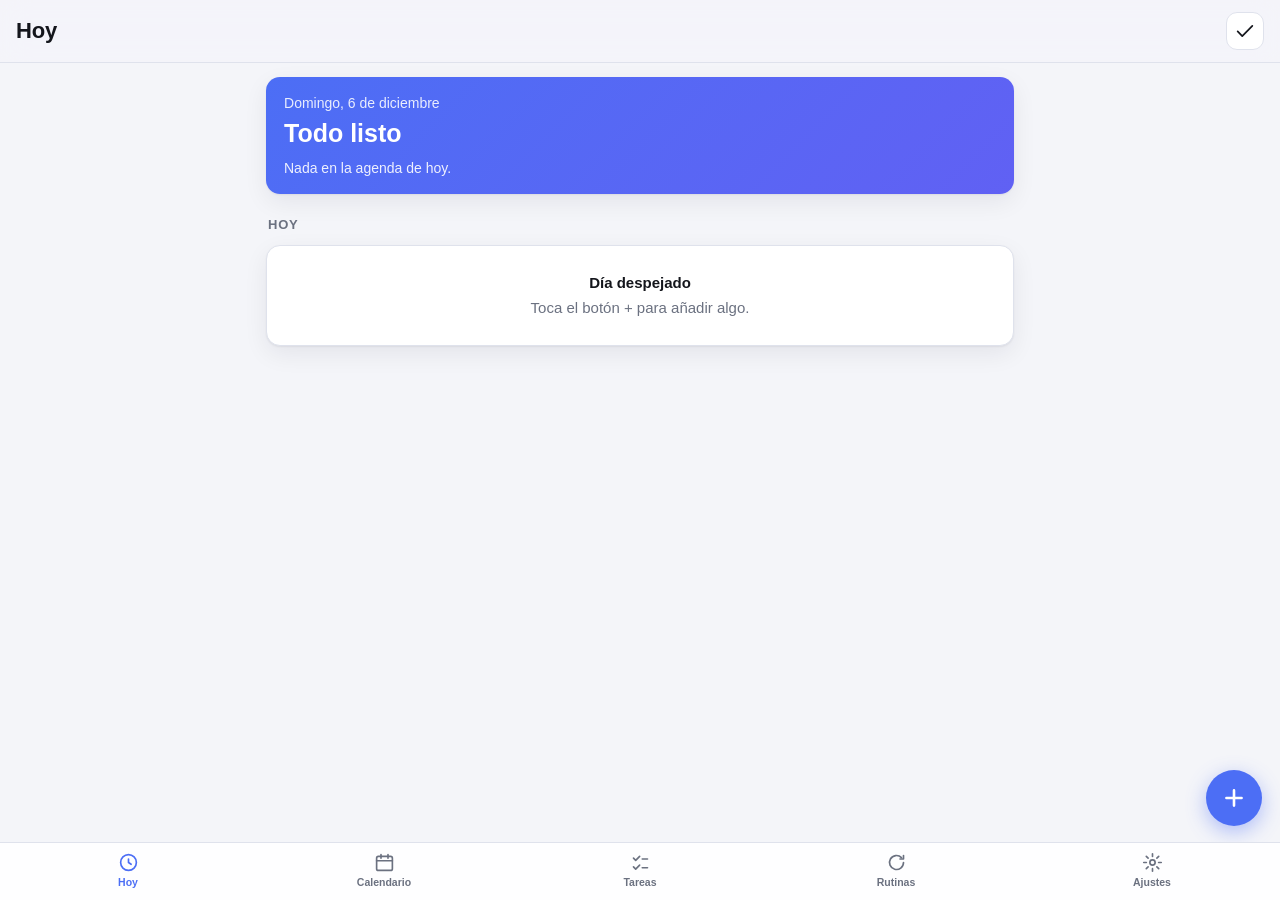
==== web/organizador.html @ 8b191e47 "Añadir versión de un solo archivo y responder al conmutador de tema - build-standalone.mjs: empaquet" ====
<!doctype html>
<html lang="es">
<head>
<meta charset="utf-8" />
<meta name="viewport" content="width=device-width, initial-scale=1, viewport-fit=cover, maximum-scale=1" />
<title>Organizador</title>
<meta name="theme-color" content="#0b0d13" media="(prefers-color-scheme: dark)" />
<meta name="theme-color" content="#f6f7fb" media="(prefers-color-scheme: light)" />
<meta name="apple-mobile-web-app-capable" content="yes" />
<meta name="apple-mobile-web-app-status-bar-style" content="black-translucent" />
<meta name="apple-mobile-web-app-title" content="Organizador" />
<link rel="apple-touch-icon" href="[data-uri]" />
<link rel="icon" href="[data-uri]" />
<style>
/* ---------- Base ---------- */

:root {
  --bg: #f4f5f9;
  --surface: #ffffff;
  --surface-2: #eceef5;
  --text: #14161c;
  --muted: #6b7180;
  --line: #dfe2ec;
  --accent: #4c6ef5;
  --accent-soft: #e6ebff;
  --danger: #e03131;
  --ok: #2f9e44;
  --warn: #e8590c;
  --radius: 14px;
  --shadow: 0 1px 2px rgba(16, 20, 40, .06), 0 8px 24px rgba(16, 20, 40, .07);
  --tabbar-h: 58px;
  --safe-b: env(safe-area-inset-bottom, 0px);
  --safe-t: env(safe-area-inset-top, 0px);

  --c-blue: #4c6ef5;
  --c-violet: #7950f2;
  --c-green: #2f9e44;
  --c-orange: #f76707;
  --c-pink: #e64980;
  --c-teal: #0ca678;
  --c-gray: #868e96;
}

@media (prefers-color-scheme: dark) {
  :root {
    --bg: #0b0d13;
    --surface: #151824;
    --surface-2: #1e2231;
    --text: #e9ecf5;
    --muted: #8d93a6;
    --line: #262b3b;
    --accent: #748ffc;
    --accent-soft: #1e2440;
    --danger: #ff6b6b;
    --ok: #51cf66;
    --warn: #ff922b;
    --shadow: 0 1px 2px rgba(0, 0, 0, .4), 0 8px 24px rgba(0, 0, 0, .35);

    --c-blue: #748ffc;
    --c-violet: #9775fa;
    --c-green: #51cf66;
    --c-orange: #ff922b;
    --c-pink: #f783ac;
    --c-teal: #38d9a9;
    --c-gray: #909296;
  }
}

/* El visor de artifacts marca el tema en la raíz; debe ganar a la preferencia
   del sistema en los dos sentidos, así que ambos temas se declaran explícitos. */
:root[data-theme="dark"] {
  --bg: #0b0d13;
  --surface: #151824;
  --surface-2: #1e2231;
  --text: #e9ecf5;
  --muted: #8d93a6;
  --line: #262b3b;
  --accent: #748ffc;
  --accent-soft: #1e2440;
  --danger: #ff6b6b;
  --ok: #51cf66;
  --warn: #ff922b;
  --shadow: 0 1px 2px rgba(0, 0, 0, .4), 0 8px 24px rgba(0, 0, 0, .35);

  --c-blue: #748ffc;
  --c-violet: #9775fa;
  --c-green: #51cf66;
  --c-orange: #ff922b;
  --c-pink: #f783ac;
  --c-teal: #38d9a9;
  --c-gray: #909296;
}

:root[data-theme="light"] {
  --bg: #f4f5f9;
  --surface: #ffffff;
  --surface-2: #eceef5;
  --text: #14161c;
  --muted: #6b7180;
  --line: #dfe2ec;
  --accent: #4c6ef5;
  --accent-soft: #e6ebff;
  --danger: #e03131;
  --ok: #2f9e44;
  --warn: #e8590c;
  --shadow: 0 1px 2px rgba(16, 20, 40, .06), 0 8px 24px rgba(16, 20, 40, .07);
  --c-blue: #4c6ef5;
  --c-violet: #7950f2;
  --c-green: #2f9e44;
  --c-orange: #f76707;
  --c-pink: #e64980;
  --c-teal: #0ca678;
  --c-gray: #868e96;
}

* { box-sizing: border-box; }

html, body {
  margin: 0;
  padding: 0;
  background: var(--bg);
  color: var(--text);
  font: 16px/1.45 -apple-system, BlinkMacSystemFont, "Segoe UI", Inter, Roboto, sans-serif;
  -webkit-font-smoothing: antialiased;
  -webkit-tap-highlight-color: transparent;
  overscroll-behavior-y: none;
}

body {
  padding-bottom: calc(var(--tabbar-h) + var(--safe-b));
  min-height: 100vh;
}

svg { width: 22px; height: 22px; fill: none; stroke: currentColor; stroke-width: 1.9; stroke-linecap: round; stroke-linejoin: round; }

button { font: inherit; color: inherit; cursor: pointer; }

h1, h2, h3 { margin: 0; font-weight: 650; letter-spacing: -.01em; }

/* ---------- Barra superior ---------- */

.topbar {
  position: sticky;
  top: 0;
  z-index: 30;
  padding-top: var(--safe-t);
  background: color-mix(in srgb, var(--bg) 82%, transparent);
  backdrop-filter: saturate(180%) blur(14px);
  -webkit-backdrop-filter: saturate(180%) blur(14px);
  border-bottom: 1px solid var(--line);
}

.topbar-inner {
  display: flex;
  align-items: center;
  justify-content: space-between;
  gap: 10px;
  padding: 12px 16px;
  min-height: 52px;
}

.topbar h1 { font-size: 22px; }

.topbar-actions { display: flex; gap: 6px; align-items: center; }

.icon-btn {
  display: grid;
  place-items: center;
  width: 38px;
  height: 38px;
  border: 1px solid var(--line);
  border-radius: 11px;
  background: var(--surface);
}

.icon-btn:active { transform: scale(.94); }

/* ---------- Contenido ---------- */

.view { padding: 14px 16px 108px; max-width: 780px; margin: 0 auto; }

.section-title {
  display: flex;
  align-items: center;
  justify-content: space-between;
  margin: 22px 2px 10px;
  font-size: 13px;
  font-weight: 700;
  letter-spacing: .06em;
  text-transform: uppercase;
  color: var(--muted);
}

.section-title:first-child { margin-top: 4px; }

.card {
  background: var(--surface);
  border: 1px solid var(--line);
  border-radius: var(--radius);
  box-shadow: var(--shadow);
  overflow: hidden;
}

.empty {
  padding: 26px 18px;
  text-align: center;
  color: var(--muted);
  font-size: 15px;
}

.empty strong { display: block; color: var(--text); margin-bottom: 4px; font-weight: 600; }

/* ---------- Filas de elementos ---------- */

.row {
  display: flex;
  gap: 12px;
  align-items: flex-start;
  padding: 12px 14px;
  border-bottom: 1px solid var(--line);
  position: relative;
}

.row:last-child { border-bottom: none; }

.row-bar {
  position: absolute;
  left: 0; top: 0; bottom: 0;
  width: 3px;
  background: var(--dot, var(--c-blue));
}

.check {
  flex: none;
  width: 24px;
  height: 24px;
  margin-top: 1px;
  border-radius: 50%;
  border: 2px solid var(--line);
  background: transparent;
  display: grid;
  place-items: center;
  padding: 0;
}

.check svg { width: 14px; height: 14px; stroke-width: 3; opacity: 0; }
.check.done { background: var(--ok); border-color: var(--ok); color: #fff; }
.check.done svg { opacity: 1; }
.check:active { transform: scale(.9); }

.row-main { flex: 1; min-width: 0; }

.row-title {
  font-size: 15.5px;
  font-weight: 550;
  overflow-wrap: anywhere;
}

.row.done .row-title { text-decoration: line-through; color: var(--muted); }

.row-meta {
  display: flex;
  flex-wrap: wrap;
  gap: 4px 10px;
  margin-top: 3px;
  font-size: 13px;
  color: var(--muted);
}

.row-meta .overdue { color: var(--danger); font-weight: 600; }

.row-time {
  flex: none;
  font-variant-numeric: tabular-nums;
  font-size: 14px;
  font-weight: 600;
  color: var(--muted);
  padding-top: 1px;
  min-width: 46px;
  text-align: right;
}

.chip {
  display: inline-flex;
  align-items: center;
  gap: 4px;
  padding: 1px 8px;
  border-radius: 999px;
  background: var(--surface-2);
  font-size: 12px;
  font-weight: 600;
  color: var(--muted);
}

.chip.alarm { color: var(--warn); background: color-mix(in srgb, var(--warn) 14%, transparent); }

.row-edit {
  flex: none;
  background: none;
  border: none;
  padding: 4px;
  color: var(--muted);
  opacity: .55;
}

/* ---------- Cabecera "Hoy" ---------- */

.hero {
  padding: 16px 18px;
  border-radius: var(--radius);
  background: linear-gradient(135deg, var(--accent), color-mix(in srgb, var(--accent) 55%, var(--c-violet)));
  color: #fff;
  box-shadow: var(--shadow);
}

.hero .date { font-size: 14px; opacity: .88; }
.hero .date::first-letter { text-transform: uppercase; }
.hero .headline { font-size: 25px; font-weight: 700; margin-top: 2px; }
.hero .sub { font-size: 14px; opacity: .9; margin-top: 6px; }

.next-up {
  margin-top: 12px;
  padding-top: 12px;
  border-top: 1px solid rgba(255, 255, 255, .28);
  display: flex;
  justify-content: space-between;
  gap: 12px;
  align-items: center;
  font-size: 14px;
}

.next-up b { font-weight: 650; }

/* ---------- Calendario ---------- */

.cal-head {
  display: flex;
  align-items: center;
  justify-content: space-between;
  margin-bottom: 10px;
}

.cal-head .month { font-size: 18px; font-weight: 650; }
.cal-head .month::first-letter { text-transform: uppercase; }

.cal-nav { display: flex; gap: 6px; }

.weekdays {
  display: grid;
  grid-template-columns: repeat(7, 1fr);
  gap: 2px;
  margin-bottom: 4px;
}

.weekdays span {
  text-align: center;
  font-size: 11px;
  font-weight: 700;
  color: var(--muted);
  letter-spacing: .05em;
}

.grid {
  display: grid;
  grid-template-columns: repeat(7, 1fr);
  gap: 2px;
}

.day {
  position: relative;
  aspect-ratio: 1 / 1.06;
  border: none;
  border-radius: 10px;
  background: var(--surface);
  display: flex;
  flex-direction: column;
  align-items: center;
  justify-content: flex-start;
  padding: 5px 2px 4px;
  gap: 3px;
  font-size: 14px;
  color: var(--text);
}

.day.out { color: var(--muted); opacity: .45; }
.day.today { outline: 2px solid var(--accent); outline-offset: -2px; font-weight: 700; }
.day.selected { background: var(--accent); color: #fff; }
/* Sobre el fondo azul del día elegido, los colores propios no se distinguen. */
.day.selected .dot { background: #fff; }

.dots { display: flex; gap: 2.5px; flex-wrap: wrap; justify-content: center; max-width: 100%; }

.dot { width: 5px; height: 5px; border-radius: 50%; background: var(--dot, var(--c-blue)); }

.day .count { font-size: 10px; color: inherit; opacity: .7; }

/* ---------- Formulario / hoja ---------- */

.sheet-backdrop {
  position: fixed;
  inset: 0;
  z-index: 60;
  background: rgba(6, 8, 16, .55);
  backdrop-filter: blur(3px);
  display: flex;
  align-items: flex-end;
  justify-content: center;
  animation: fade .18s ease;
}

@keyframes fade { from { opacity: 0; } }
@keyframes slide-up { from { transform: translateY(22px); opacity: .4; } }

.sheet {
  width: 100%;
  max-width: 560px;
  max-height: 92vh;
  overflow-y: auto;
  -webkit-overflow-scrolling: touch;
  background: var(--bg);
  border-radius: 18px 18px 0 0;
  padding: 0 16px calc(20px + var(--safe-b));
  animation: slide-up .22s cubic-bezier(.2, .8, .3, 1);
}

@media (min-width: 620px) {
  .sheet-backdrop { align-items: center; }
  .sheet { border-radius: 18px; max-height: 88vh; }
}

.sheet-head {
  position: sticky;
  top: 0;
  z-index: 2;
  display: flex;
  align-items: center;
  justify-content: space-between;
  gap: 8px;
  padding: 14px 0 12px;
  background: var(--bg);
  border-bottom: 1px solid var(--line);
  margin-bottom: 14px;
}

.sheet-head h2 { font-size: 17px; }

.link-btn { background: none; border: none; color: var(--accent); font-weight: 600; padding: 6px 2px; }
.link-btn.danger { color: var(--danger); }

.field { margin-bottom: 14px; }

.field > label {
  display: block;
  font-size: 12.5px;
  font-weight: 650;
  color: var(--muted);
  margin-bottom: 6px;
  letter-spacing: .02em;
}

input[type="text"], input[type="date"], input[type="time"], input[type="number"], textarea, select {
  width: 100%;
  padding: 11px 12px;
  font: inherit;
  color: var(--text);
  background: var(--surface);
  border: 1px solid var(--line);
  border-radius: 11px;
  appearance: none;
}

textarea { min-height: 76px; resize: vertical; }

input:focus, textarea:focus, select:focus { outline: 2px solid var(--accent); outline-offset: -1px; }

.row-2 { display: grid; grid-template-columns: 1fr 1fr; gap: 10px; }

.segmented {
  display: grid;
  grid-auto-flow: column;
  gap: 3px;
  padding: 3px;
  background: var(--surface-2);
  border-radius: 12px;
}

.segmented button {
  border: none;
  background: transparent;
  padding: 9px 6px;
  border-radius: 9px;
  font-size: 14px;
  font-weight: 600;
  color: var(--muted);
}

.segmented button[aria-pressed="true"] { background: var(--surface); color: var(--text); box-shadow: var(--shadow); }

.pills { display: flex; flex-wrap: wrap; gap: 6px; }

.pill {
  border: 1px solid var(--line);
  background: var(--surface);
  border-radius: 999px;
  padding: 7px 12px;
  font-size: 13.5px;
  font-weight: 600;
  color: var(--muted);
}

.pill[aria-pressed="true"] { background: var(--accent); border-color: var(--accent); color: #fff; }

.pill.day-pill { width: 40px; padding: 8px 0; text-align: center; }

.swatches { display: flex; gap: 8px; flex-wrap: wrap; }

.swatch {
  width: 30px;
  height: 30px;
  border-radius: 50%;
  border: 2px solid transparent;
  background: var(--dot);
  padding: 0;
}

.swatch[aria-pressed="true"] { border-color: var(--text); box-shadow: 0 0 0 2px var(--bg) inset; }

.toggle-row {
  display: flex;
  align-items: center;
  justify-content: space-between;
  gap: 12px;
  padding: 12px 14px;
  border-bottom: 1px solid var(--line);
}

.toggle-row:last-child { border-bottom: none; }
.toggle-row .label { font-size: 15px; }
.toggle-row .hint { font-size: 12.5px; color: var(--muted); margin-top: 2px; }

.switch { position: relative; width: 48px; height: 29px; flex: none; }
.switch input { position: absolute; opacity: 0; width: 100%; height: 100%; margin: 0; z-index: 1; }
.switch span {
  position: absolute;
  inset: 0;
  background: var(--surface-2);
  border-radius: 999px;
  transition: background .18s;
}
.switch span::after {
  content: '';
  position: absolute;
  top: 3px; left: 3px;
  width: 23px; height: 23px;
  border-radius: 50%;
  background: #fff;
  box-shadow: 0 1px 3px rgba(0,0,0,.3);
  transition: transform .18s;
}
.switch input:checked + span { background: var(--ok); }
.switch input:checked + span::after { transform: translateX(19px); }

.btn {
  display: block;
  width: 100%;
  padding: 13px;
  border: none;
  border-radius: 12px;
  background: var(--accent);
  color: #fff;
  font-weight: 650;
  font-size: 16px;
}

.btn:active { transform: scale(.985); }
.btn.secondary { background: var(--surface); color: var(--text); border: 1px solid var(--line); }
.btn.danger { background: var(--danger); }
.btn + .btn { margin-top: 8px; }

.hint-text { font-size: 13px; color: var(--muted); margin: 8px 2px 0; }
.hint-text code { background: var(--surface-2); padding: 1px 5px; border-radius: 5px; font-size: 12px; }

/* ---------- FAB ---------- */

.fab {
  position: fixed;
  right: 18px;
  bottom: calc(var(--tabbar-h) + var(--safe-b) + 16px);
  z-index: 40;
  width: 56px;
  height: 56px;
  border-radius: 50%;
  border: none;
  background: var(--accent);
  color: #fff;
  display: grid;
  place-items: center;
  box-shadow: 0 6px 20px rgba(76, 110, 245, .42);
}

.fab svg { width: 26px; height: 26px; stroke-width: 2.4; }
.fab:active { transform: scale(.93); }

/* ---------- Tabbar ---------- */

.tabbar {
  position: fixed;
  left: 0; right: 0; bottom: 0;
  z-index: 50;
  display: grid;
  grid-template-columns: repeat(5, 1fr);
  height: calc(var(--tabbar-h) + var(--safe-b));
  padding-bottom: var(--safe-b);
  background: color-mix(in srgb, var(--surface) 88%, transparent);
  backdrop-filter: saturate(180%) blur(16px);
  -webkit-backdrop-filter: saturate(180%) blur(16px);
  border-top: 1px solid var(--line);
}

.tab {
  border: none;
  background: none;
  display: flex;
  flex-direction: column;
  align-items: center;
  justify-content: center;
  gap: 2px;
  color: var(--muted);
  font-size: 10.5px;
  font-weight: 600;
  padding: 0;
}

.tab svg { width: 21px; height: 21px; }
.tab[aria-selected="true"] { color: var(--accent); }

/* ---------- Alarma ---------- */

.alarm-backdrop {
  position: fixed;
  inset: 0;
  z-index: 90;
  background: rgba(4, 6, 12, .82);
  backdrop-filter: blur(6px);
  display: grid;
  place-items: center;
  padding: 24px;
  animation: fade .2s ease;
}

.alarm-card {
  width: 100%;
  max-width: 380px;
  background: var(--surface);
  border-radius: 20px;
  padding: 26px 22px 20px;
  text-align: center;
  box-shadow: 0 20px 60px rgba(0, 0, 0, .5);
  animation: pop .28s cubic-bezier(.2, .9, .3, 1.1);
}

@keyframes pop { from { transform: scale(.88); opacity: 0; } }

.alarm-bell {
  width: 62px; height: 62px;
  margin: 0 auto 14px;
  border-radius: 50%;
  display: grid;
  place-items: center;
  background: color-mix(in srgb, var(--warn) 18%, transparent);
  color: var(--warn);
  animation: shake 1.1s ease-in-out infinite;
}

.alarm-bell svg { width: 30px; height: 30px; }

@keyframes shake {
  0%, 100% { transform: rotate(0); }
  15% { transform: rotate(-12deg); }
  30% { transform: rotate(10deg); }
  45% { transform: rotate(-7deg); }
  60% { transform: rotate(5deg); }
  75% { transform: rotate(-2deg); }
}

.alarm-when { font-size: 13px; font-weight: 700; letter-spacing: .06em; text-transform: uppercase; color: var(--warn); }
.alarm-title { font-size: 21px; font-weight: 700; margin: 6px 0 4px; overflow-wrap: anywhere; }
.alarm-sub { font-size: 14px; color: var(--muted); margin-bottom: 18px; }
.alarm-more { font-size: 13px; color: var(--muted); margin-top: 10px; }

/* ---------- Toast ---------- */

.toast-root {
  position: fixed;
  left: 50%;
  bottom: calc(var(--tabbar-h) + var(--safe-b) + 78px);
  transform: translateX(-50%);
  z-index: 80;
  display: flex;
  flex-direction: column;
  gap: 8px;
  pointer-events: none;
  width: min(92vw, 420px);
}

.toast {
  background: #1e2231;
  color: #fff;
  padding: 11px 15px;
  border-radius: 11px;
  font-size: 14px;
  box-shadow: var(--shadow);
  animation: fade .18s ease;
}

.toast.error { background: var(--danger); }

@media (prefers-reduced-motion: reduce) {
  * { animation-duration: .01ms !important; transition-duration: .01ms !important; }
}

</style>
</head>
<body>
<header class="topbar">
    <div class="topbar-inner">
      <h1 id="view-title">Hoy</h1>
      <div class="topbar-actions" id="topbar-actions"></div>
    </div>
  </header>

  <main id="view" class="view" aria-live="polite"></main>

  <button id="fab" class="fab" type="button" aria-label="Añadir">
    <svg viewBox="0 0 24 24" aria-hidden="true"><path d="M12 5v14M5 12h14" /></svg>
  </button>

  <nav class="tabbar" id="tabbar" role="tablist">
    <button class="tab" data-tab="hoy" role="tab" aria-selected="true">
      <svg viewBox="0 0 24 24" aria-hidden="true"><path d="M12 8v4l3 2"/><circle cx="12" cy="12" r="9"/></svg>
      <span>Hoy</span>
    </button>
    <button class="tab" data-tab="calendario" role="tab" aria-selected="false">
      <svg viewBox="0 0 24 24" aria-hidden="true"><rect x="3" y="5" width="18" height="16" rx="2"/><path d="M3 10h18M8 3v4M16 3v4"/></svg>
      <span>Calendario</span>
    </button>
    <button class="tab" data-tab="tareas" role="tab" aria-selected="false">
      <svg viewBox="0 0 24 24" aria-hidden="true"><path d="M4 7l2.5 2.5L11 5"/><path d="M4 17l2.5 2.5L11 15"/><path d="M14 8h6M14 18h6"/></svg>
      <span>Tareas</span>
    </button>
    <button class="tab" data-tab="rutinas" role="tab" aria-selected="false">
      <svg viewBox="0 0 24 24" aria-hidden="true"><path d="M20 12a8 8 0 1 1-2.34-5.66"/><path d="M20 4v4h-4"/></svg>
      <span>Rutinas</span>
    </button>
    <button class="tab" data-tab="ajustes" role="tab" aria-selected="false">
      <svg viewBox="0 0 24 24" aria-hidden="true"><circle cx="12" cy="12" r="3"/><path d="M12 2v3M12 19v3M2 12h3M19 12h3M4.9 4.9l2.1 2.1M17 17l2.1 2.1M19.1 4.9L17 7M7 17l-2.1 2.1"/></svg>
      <span>Ajustes</span>
    </button>
  </nav>

  <div id="sheet-root"></div>
  <div id="alarm-root"></div>
  <div id="toast-root" class="toast-root" aria-live="assertive"></div>
<script>
const __m = {};

__m["js/dates.js"] = (() => {
/* Utilidades de fecha. Todo se trabaja en hora local del dispositivo. */
const DAY_NAMES = ['Domingo', 'Lunes', 'Martes', 'Miércoles', 'Jueves', 'Viernes', 'Sábado'];
const DAY_SHORT = ['D', 'L', 'M', 'X', 'J', 'V', 'S'];
const MONTH_NAMES = [
  'enero', 'febrero', 'marzo', 'abril', 'mayo', 'junio',
  'julio', 'agosto', 'septiembre', 'octubre', 'noviembre', 'diciembre',
];

const pad = (n) => String(n).padStart(2, '0');

/** 'YYYY-MM-DD' de una fecha local. */
function dateKey(d) {
  return `${d.getFullYear()}-${pad(d.getMonth() + 1)}-${pad(d.getDate())}`;
}

/** 'HH:MM' de una fecha local. */
function timeKey(d) {
  return `${pad(d.getHours())}:${pad(d.getMinutes())}`;
}

/** Convierte 'YYYY-MM-DD' (+ opcional 'HH:MM') en un Date local. */
function fromParts(dateStr, timeStr) {
  const [y, m, d] = dateStr.split('-').map(Number);
  const [hh, mm] = (timeStr || '00:00').split(':').map(Number);
  return new Date(y, m - 1, d, hh || 0, mm || 0, 0, 0);
}

/** Acepta 'YYYY-MM-DDTHH:MM' (local, sin zona) o un ISO completo. */
function parseLocal(value) {
  if (!value) return null;
  const m = /^(\d{4})-(\d{2})-(\d{2})(?:[T ](\d{2}):(\d{2}))?/.exec(value);
  if (!m) return new Date(value);
  return new Date(+m[1], +m[2] - 1, +m[3], +(m[4] || 0), +(m[5] || 0), 0, 0);
}

/** Serializa a 'YYYY-MM-DDTHH:MM' (lo que espera <input type="datetime-local">). */
function toLocalInput(d) {
  if (!d) return '';
  return `${dateKey(d)}T${timeKey(d)}`;
}
function startOfDay(d) {
  const x = new Date(d);
  x.setHours(0, 0, 0, 0);
  return x;
}
function endOfDay(d) {
  const x = new Date(d);
  x.setHours(23, 59, 59, 999);
  return x;
}
function addDays(d, n) {
  const x = new Date(d);
  x.setDate(x.getDate() + n);
  return x;
}
function addMonths(d, n) {
  const x = new Date(d);
  x.setDate(1);
  x.setMonth(x.getMonth() + n);
  return x;
}
function sameDay(a, b) {
  return a.getFullYear() === b.getFullYear() && a.getMonth() === b.getMonth() && a.getDate() === b.getDate();
}
function isToday(d) {
  return sameDay(d, new Date());
}

/** Días de diferencia en el calendario (ignora la hora). */
function daysBetween(a, b) {
  return Math.round((startOfDay(b) - startOfDay(a)) / 86400000);
}

/** Lunes (o el día configurado) de la semana que contiene `d`. */
function startOfWeek(d, weekStart = 1) {
  const x = startOfDay(d);
  const diff = (x.getDay() - weekStart + 7) % 7;
  return addDays(x, -diff);
}

/** Rejilla de 6x7 días que cubre el mes de `d`. */
function monthGrid(d, weekStart = 1) {
  const first = new Date(d.getFullYear(), d.getMonth(), 1);
  const start = startOfWeek(first, weekStart);
  return Array.from({ length: 42 }, (_, i) => addDays(start, i));
}
function formatTime(d) {
  return d.toLocaleTimeString('es-ES', { hour: '2-digit', minute: '2-digit' });
}
function formatDateLong(d) {
  return `${DAY_NAMES[d.getDay()]}, ${d.getDate()} de ${MONTH_NAMES[d.getMonth()]}`;
}
function formatDateShort(d) {
  return `${d.getDate()} ${MONTH_NAMES[d.getMonth()].slice(0, 3)}`;
}
function formatMonthYear(d) {
  return `${MONTH_NAMES[d.getMonth()]} ${d.getFullYear()}`;
}

/** "en 15 min", "hace 2 h", "mañana"… */
function relative(target, now = new Date()) {
  const diffMin = Math.round((target - now) / 60000);
  const abs = Math.abs(diffMin);
  if (abs < 1) return 'ahora';
  if (abs < 60) return diffMin > 0 ? `en ${abs} min` : `hace ${abs} min`;
  const days = daysBetween(now, target);
  if (days === 0) {
    const h = Math.round(abs / 60);
    return diffMin > 0 ? `en ${h} h` : `hace ${h} h`;
  }
  if (days === 1) return 'mañana';
  if (days === -1) return 'ayer';
  if (days > 0) return `en ${days} días`;
  return `hace ${Math.abs(days)} días`;
}

  return {
    DAY_NAMES,
    DAY_SHORT,
    MONTH_NAMES,
    dateKey,
    timeKey,
    fromParts,
    parseLocal,
    toLocalInput,
    startOfDay,
    endOfDay,
    addDays,
    addMonths,
    sameDay,
    isToday,
    daysBetween,
    startOfWeek,
    monthGrid,
    formatTime,
    formatDateLong,
    formatDateShort,
    formatMonthYear,
    relative,
  };
})();

__m["js/store.js"] = (() => {
/* Almacenamiento local. Todo vive en este dispositivo: nada sale a ningún servidor. */

const KEY = 'organizador.v1';

const DEFAULT_STATE = {
  version: 1,
  events: [],    // citas con hora de inicio/fin
  tasks: [],     // tareas puntuales (one-time)
  routines: [],  // tareas que se repiten (diarias, semanales, mensuales)
  settings: {
    startOfWeek: 1,        // 1 = lunes
    defaultAlarms: [10],   // minutos antes, por defecto
    sound: true,
    notifications: false,
    calendarName: 'Mi Organizador',
  },
};

const listeners = new Set();
let state = load();

function load() {
  try {
    const raw = localStorage.getItem(KEY);
    if (!raw) return structuredClone(DEFAULT_STATE);
    const parsed = JSON.parse(raw);
    return {
      ...structuredClone(DEFAULT_STATE),
      ...parsed,
      settings: { ...DEFAULT_STATE.settings, ...(parsed.settings || {}) },
    };
  } catch (err) {
    console.error('No se pudo leer el almacenamiento, empiezo de cero:', err);
    return structuredClone(DEFAULT_STATE);
  }
}

function persist() {
  try {
    localStorage.setItem(KEY, JSON.stringify(state));
  } catch (err) {
    console.error('No se pudo guardar:', err);
    alert('No se pudo guardar en este dispositivo. ¿Estás en modo privado o sin espacio?');
  }
}

function emit() {
  persist();
  for (const fn of listeners) fn(state);
}
function subscribe(fn) {
  listeners.add(fn);
  return () => listeners.delete(fn);
}
function getState() {
  return state;
}
function getSettings() {
  return state.settings;
}
function updateSettings(patch) {
  state.settings = { ...state.settings, ...patch };
  emit();
}
function uid() {
  return 'id-' + Date.now().toString(36) + '-' + Math.random().toString(36).slice(2, 8);
}

const COLLECTIONS = { event: 'events', task: 'tasks', routine: 'routines' };

function collectionFor(type) {
  const name = COLLECTIONS[type];
  if (!name) throw new Error('Tipo desconocido: ' + type);
  return name;
}
function save(item) {
  const list = state[collectionFor(item.type)];
  if (!item.id) {
    item.id = uid();
    item.createdAt = new Date().toISOString();
    list.push(item);
  } else {
    const i = list.findIndex((x) => x.id === item.id);
    if (i === -1) list.push(item);
    else list[i] = { ...list[i], ...item, updatedAt: new Date().toISOString() };
  }
  emit();
  return item;
}
function remove(type, id) {
  const name = collectionFor(type);
  state[name] = state[name].filter((x) => x.id !== id);
  emit();
}
function find(type, id) {
  return state[collectionFor(type)].find((x) => x.id === id) || null;
}

/** Marca/desmarca una tarea puntual. */
function toggleTask(id) {
  const task = find('task', id);
  if (!task) return;
  task.done = !task.done;
  task.doneAt = task.done ? new Date().toISOString() : null;
  emit();
}

/** Marca/desmarca una rutina para un día concreto (clave 'YYYY-MM-DD'). */
function toggleRoutine(id, dateKey) {
  const routine = find('routine', id);
  if (!routine) return;
  routine.completions = routine.completions || {};
  if (routine.completions[dateKey]) delete routine.completions[dateKey];
  else routine.completions[dateKey] = new Date().toISOString();
  emit();
}
function isRoutineDone(routine, dateKey) {
  return Boolean(routine.completions && routine.completions[dateKey]);
}

/* ---- Copia de seguridad ---- */
function exportJSON() {
  return JSON.stringify(state, null, 2);
}
function importJSON(text, { merge = false } = {}) {
  const incoming = JSON.parse(text);
  if (!incoming || typeof incoming !== 'object') throw new Error('El archivo no tiene el formato esperado.');
  if (merge) {
    for (const key of ['events', 'tasks', 'routines']) {
      const existing = new Set(state[key].map((x) => x.id));
      for (const item of incoming[key] || []) {
        if (!existing.has(item.id)) state[key].push(item);
      }
    }
  } else {
    state = {
      ...structuredClone(DEFAULT_STATE),
      ...incoming,
      settings: { ...DEFAULT_STATE.settings, ...(incoming.settings || {}) },
    };
  }
  emit();
}
function clearAll() {
  state = structuredClone(DEFAULT_STATE);
  emit();
}

/** Añade varios elementos de golpe (usado por la importación de .ics). */
function addMany(items) {
  for (const item of items) {
    item.id = item.id || uid();
    item.createdAt = item.createdAt || new Date().toISOString();
    state[collectionFor(item.type)].push(item);
  }
  emit();
}

  return {
    subscribe,
    getState,
    getSettings,
    updateSettings,
    uid,
    save,
    remove,
    find,
    toggleTask,
    toggleRoutine,
    isRoutineDone,
    exportJSON,
    importJSON,
    clearAll,
    addMany,
  };
})();

__m["js/agenda.js"] = (() => {
/* Convierte eventos, tareas y rutinas en "ocurrencias" concretas de un día. */
const { dateKey, fromParts, parseLocal, addDays, startOfDay, endOfDay, daysBetween } = __m["js/dates.js"];
const { getState, isRoutineDone } = __m["js/store.js"];
/**
 * ¿Toca esta rutina el día `date`?
 * rule = { freq: 'daily' | 'weekly' | 'monthly', interval, byDay: [0..6], byMonthDay: [1..31] }
 */
function routineOccursOn(routine, date) {
  const rule = routine.rule || { freq: 'daily', interval: 1 };
  const day = startOfDay(date);

  const from = routine.startDate ? startOfDay(fromParts(routine.startDate)) : null;
  if (from && day < from) return false;
  if (routine.endDate && day > endOfDay(fromParts(routine.endDate))) return false;

  const interval = Math.max(1, rule.interval || 1);

  if (rule.freq === 'daily') {
    if (!from || interval === 1) return true;
    return daysBetween(from, day) % interval === 0;
  }

  if (rule.freq === 'weekly') {
    const days = rule.byDay && rule.byDay.length ? rule.byDay : [day.getDay()];
    if (!days.includes(day.getDay())) return false;
    if (!from || interval === 1) return true;
    const weeks = Math.floor(daysBetween(from, day) / 7);
    return weeks % interval === 0;
  }

  if (rule.freq === 'monthly') {
    const nums = rule.byMonthDay && rule.byMonthDay.length ? rule.byMonthDay : [from ? from.getDate() : day.getDate()];
    // "día 31" en un mes de 30 se resuelve el último día del mes.
    const lastOfMonth = new Date(day.getFullYear(), day.getMonth() + 1, 0).getDate();
    const matches = nums.some((n) => n === day.getDate() || (n > lastOfMonth && day.getDate() === lastOfMonth));
    if (!matches) return false;
    if (!from || interval === 1) return true;
    const months = (day.getFullYear() - from.getFullYear()) * 12 + (day.getMonth() - from.getMonth());
    return months % interval === 0;
  }

  return false;
}

const PLURAL_DAYS = ['domingos', 'lunes', 'martes', 'miércoles', 'jueves', 'viernes', 'sábados'];

/** Descripción legible de la repetición. */
function describeRule(rule = {}) {
  const n = Math.max(1, rule.interval || 1);
  if (rule.freq === 'daily') return n === 1 ? 'Todos los días' : `Cada ${n} días`;
  if (rule.freq === 'weekly') {
    const days = (rule.byDay || []).slice().sort();
    const isWeekdays = days.length === 5 && days.join() === '1,2,3,4,5';
    const isWeekend = days.length === 2 && days.join() === '0,6';
    let which;
    if (isWeekdays) which = 'de lunes a viernes';
    else if (isWeekend) which = 'los fines de semana';
    else if (days.length) which = 'los ' + days.map((d) => PLURAL_DAYS[d]).join(', ');
    else which = '';
    return n === 1 ? `Cada semana ${which}`.trim() : `Cada ${n} semanas ${which}`.trim();
  }
  if (rule.freq === 'monthly') {
    const days = (rule.byMonthDay || []).join(', ');
    const which = days ? `el día ${days}` : '';
    return n === 1 ? `Cada mes ${which}`.trim() : `Cada ${n} meses ${which}`.trim();
  }
  return 'Sin repetición';
}

/**
 * Ocurrencias de un día concreto, ordenadas por hora.
 * Cada ocurrencia: { key, kind, item, title, start: Date|null, end: Date|null, allDay, done, overdue }
 */
function occurrencesForDay(date) {
  const state = getState();
  const key = dateKey(date);
  const dayStart = startOfDay(date);
  const dayEnd = endOfDay(date);
  const now = new Date();
  const out = [];

  for (const ev of state.events) {
    const start = parseLocal(ev.start);
    if (!start) continue;
    const end = ev.end ? parseLocal(ev.end) : null;
    // Un evento aparece en el día si se solapa con él (soporta eventos de varios días).
    const last = end && end > start ? end : start;
    if (last < dayStart || start > dayEnd) continue;
    out.push({
      key: `event:${ev.id}:${key}`,
      kind: 'event',
      item: ev,
      title: ev.title,
      start,
      end,
      allDay: Boolean(ev.allDay),
      done: false,
      overdue: false,
      dateKey: key,
    });
  }

  for (const task of state.tasks) {
    if (!task.due) continue;
    const due = parseLocal(task.due);
    if (dateKey(due) !== key) continue;
    out.push({
      key: `task:${task.id}:${key}`,
      kind: 'task',
      item: task,
      title: task.title,
      start: task.allDay ? null : due,
      end: null,
      allDay: Boolean(task.allDay),
      done: Boolean(task.done),
      overdue: !task.done && due < now,
      dateKey: key,
    });
  }

  for (const routine of state.routines) {
    if (!routineOccursOn(routine, date)) continue;
    const start = routine.time ? fromParts(key, routine.time) : null;
    out.push({
      key: `routine:${routine.id}:${key}`,
      kind: 'routine',
      item: routine,
      title: routine.title,
      start,
      end: null,
      allDay: !routine.time,
      done: isRoutineDone(routine, key),
      overdue: Boolean(start) && !isRoutineDone(routine, key) && start < now,
      dateKey: key,
    });
  }

  return out.sort(sortOccurrences);
}

function sortOccurrences(a, b) {
  if (!a.start && !b.start) return a.title.localeCompare(b.title, 'es');
  if (!a.start) return -1;
  if (!b.start) return 1;
  return a.start - b.start;
}

/** Ocurrencias de un rango, agrupadas por día. Devuelve [{ date, key, items }]. */
function occurrencesForRange(from, to) {
  const days = [];
  let cursor = startOfDay(from);
  const last = startOfDay(to);
  let guard = 0;
  while (cursor <= last && guard++ < 800) {
    days.push({ date: new Date(cursor), key: dateKey(cursor), items: occurrencesForDay(cursor) });
    cursor = addDays(cursor, 1);
  }
  return days;
}

/** Tareas puntuales sin hacer cuya fecha ya pasó (antes de hoy). */
function overdueTasks(now = new Date()) {
  const today = startOfDay(now);
  return getState()
    .tasks.filter((t) => !t.done && t.due && parseLocal(t.due) < today)
    .sort((a, b) => parseLocal(a.due) - parseLocal(b.due));
}

/** Tareas puntuales sin fecha. */
function inboxTasks() {
  return getState().tasks.filter((t) => !t.due && !t.done);
}

/**
 * Próximas alarmas dentro de una ventana de tiempo.
 * Devuelve [{ at: Date, occurrence, minutesBefore, id }] ordenadas.
 */
function upcomingAlarms(from = new Date(), windowDays = 8) {
  const alarms = [];
  const days = occurrencesForRange(from, addDays(from, windowDays));
  for (const day of days) {
    for (const occ of day.items) {
      if (!occ.start || occ.done) continue;
      const offsets = occ.item.alarms && occ.item.alarms.length ? occ.item.alarms : [];
      for (const minutes of offsets) {
        const at = new Date(occ.start.getTime() - minutes * 60000);
        if (at < from) continue;
        alarms.push({
          id: `${occ.key}@${minutes}`,
          at,
          minutesBefore: minutes,
          occurrence: occ,
        });
      }
    }
  }
  return alarms.sort((a, b) => a.at - b.at);
}

  return {
    routineOccursOn,
    describeRule,
    occurrencesForDay,
    occurrencesForRange,
    overdueTasks,
    inboxTasks,
    upcomingAlarms,
  };
})();

__m["js/ics.js"] = (() => {
/*
 * Generación e importación de archivos .ics (iCalendar, RFC 5545).
 *
 * Este es el puente con el iPhone: el Calendario de iOS entiende VALARM, así que
 * cada evento/tarea/rutina exportada suena como una alerta nativa del sistema.
 * Usamos horas "flotantes" (sin zona horaria) a propósito: iOS las interpreta en
 * la hora local del teléfono, que es justo lo que quieres para una agenda personal.
 */
const { fromParts, parseLocal, dateKey } = __m["js/dates.js"];
const { getState } = __m["js/store.js"];
const ICS_DAYS = ['SU', 'MO', 'TU', 'WE', 'TH', 'FR', 'SA'];
const pad = (n) => String(n).padStart(2, '0');

function escapeText(value = '') {
  return String(value)
    .replace(/\\/g, '\\\\')
    .replace(/;/g, '\\;')
    .replace(/,/g, '\\,')
    .replace(/\r?\n/g, '\\n');
}

function unescapeText(value = '') {
  return value
    .replace(/\\n/gi, '\n')
    .replace(/\\,/g, ',')
    .replace(/\\;/g, ';')
    .replace(/\\\\/g, '\\');
}

/** 'YYYYMMDDTHHMMSS' en hora local flotante. */
function icsLocal(d) {
  return `${d.getFullYear()}${pad(d.getMonth() + 1)}${pad(d.getDate())}T${pad(d.getHours())}${pad(d.getMinutes())}00`;
}

/** 'YYYYMMDD' para eventos de día completo. */
function icsDate(d) {
  return `${d.getFullYear()}${pad(d.getMonth() + 1)}${pad(d.getDate())}`;
}

/** 'YYYYMMDDTHHMMSSZ' en UTC (para DTSTAMP). */
function icsUTC(d) {
  return d.toISOString().replace(/[-:]/g, '').replace(/\.\d{3}/, '');
}

/** Plegado de líneas a 75 octetos, como manda el RFC. */
function fold(line) {
  const bytes = new TextEncoder().encode(line);
  if (bytes.length <= 75) return line;
  const out = [];
  let current = '';
  let size = 0;
  for (const char of line) {
    const charSize = new TextEncoder().encode(char).length;
    if (size + charSize > (out.length === 0 ? 75 : 74)) {
      out.push(current);
      current = '';
      size = 0;
    }
    current += char;
    size += charSize;
  }
  if (current) out.push(current);
  return out.join('\r\n ');
}

function alarmBlock(minutesBefore, title) {
  const trigger = minutesBefore === 0 ? 'PT0M' : `-PT${minutesBefore}M`;
  return [
    'BEGIN:VALARM',
    'ACTION:DISPLAY',
    `TRIGGER:${trigger}`,
    `DESCRIPTION:${escapeText(title)}`,
    'END:VALARM',
  ];
}

function ruleToRRule(rule = {}, endDate) {
  const interval = Math.max(1, rule.interval || 1);
  const parts = [];
  if (rule.freq === 'daily') parts.push('FREQ=DAILY');
  else if (rule.freq === 'weekly') {
    parts.push('FREQ=WEEKLY');
    if (rule.byDay && rule.byDay.length) parts.push('BYDAY=' + rule.byDay.map((d) => ICS_DAYS[d]).join(','));
  } else if (rule.freq === 'monthly') {
    parts.push('FREQ=MONTHLY');
    if (rule.byMonthDay && rule.byMonthDay.length) parts.push('BYMONTHDAY=' + rule.byMonthDay.join(','));
  } else return null;
  if (interval > 1) parts.push('INTERVAL=' + interval);
  // DTSTART es flotante, así que UNTIL también debe serlo (RFC 5545 §3.3.10).
  if (endDate) parts.push('UNTIL=' + icsLocal(fromParts(endDate, '23:59')));
  return parts.join(';');
}

function vevent({ uid, stamp, title, notes, start, end, allDay, alarms, rrule, categories }) {
  const lines = ['BEGIN:VEVENT', `UID:${uid}`, `DTSTAMP:${icsUTC(stamp)}`];
  if (allDay) {
    lines.push(`DTSTART;VALUE=DATE:${icsDate(start)}`);
    const dayAfter = new Date(end || start);
    dayAfter.setDate(dayAfter.getDate() + 1);
    lines.push(`DTEND;VALUE=DATE:${icsDate(dayAfter)}`);
  } else {
    lines.push(`DTSTART:${icsLocal(start)}`);
    lines.push(`DTEND:${icsLocal(end || new Date(start.getTime() + 30 * 60000))}`);
  }
  if (rrule) lines.push(`RRULE:${rrule}`);
  lines.push(`SUMMARY:${escapeText(title)}`);
  if (notes) lines.push(`DESCRIPTION:${escapeText(notes)}`);
  if (categories) lines.push(`CATEGORIES:${escapeText(categories)}`);
  for (const minutes of alarms || []) lines.push(...alarmBlock(minutes, title));
  lines.push('END:VEVENT');
  return lines;
}

/**
 * Construye el .ics completo.
 * opts.include = { events, tasks, routines } — qué exportar.
 * opts.includeDone = incluir tareas ya hechas.
 */
function buildICS(opts = {}) {
  const { include = { events: true, tasks: true, routines: true }, includeDone = false } = opts;
  const state = getState();
  const stamp = new Date();
  const name = state.settings.calendarName || 'Mi Organizador';

  const lines = [
    'BEGIN:VCALENDAR',
    'VERSION:2.0',
    'PRODID:-//Organizador//ES',
    'CALSCALE:GREGORIAN',
    'METHOD:PUBLISH',
    `X-WR-CALNAME:${escapeText(name)}`,
    `X-WR-TIMEZONE:${Intl.DateTimeFormat().resolvedOptions().timeZone}`,
    'X-PUBLISHED-TTL:PT1H',
    'REFRESH-INTERVAL;VALUE=DURATION:PT1H',
  ];

  if (include.events) {
    for (const ev of state.events) {
      const start = parseLocal(ev.start);
      if (!start) continue;
      lines.push(...vevent({
        uid: `${ev.id}@organizador`,
        stamp,
        title: ev.title,
        notes: ev.notes,
        start,
        end: ev.end ? parseLocal(ev.end) : null,
        allDay: ev.allDay,
        alarms: ev.alarms,
        categories: 'Evento',
      }));
    }
  }

  if (include.tasks) {
    for (const task of state.tasks) {
      if (!task.due) continue;
      if (task.done && !includeDone) continue;
      const due = parseLocal(task.due);
      lines.push(...vevent({
        uid: `${task.id}@organizador`,
        stamp,
        title: (task.done ? '✓ ' : '') + task.title,
        notes: task.notes,
        start: due,
        end: null,
        allDay: task.allDay,
        alarms: task.done ? [] : task.alarms,
        categories: 'Tarea',
      }));
    }
  }

  if (include.routines) {
    for (const routine of state.routines) {
      const rrule = ruleToRRule(routine.rule, routine.endDate);
      if (!rrule) continue;
      const baseDate = routine.startDate || dateKey(new Date());
      const start = fromParts(baseDate, routine.time || '09:00');
      lines.push(...vevent({
        uid: `${routine.id}@organizador`,
        stamp,
        title: routine.title,
        notes: routine.notes,
        start,
        end: new Date(start.getTime() + 15 * 60000),
        allDay: false,
        alarms: routine.alarms,
        rrule,
        categories: 'Rutina',
      }));
    }
  }

  lines.push('END:VCALENDAR');
  return lines.map(fold).join('\r\n') + '\r\n';
}

/* ---------------- Importación ---------------- */

function unfold(text) {
  return text.replace(/\r\n[ \t]/g, '').replace(/\n[ \t]/g, '');
}

function parseIcsDate(value, params) {
  const isDate = /VALUE=DATE(?!-)/i.test(params || '') || /^\d{8}$/.test(value);
  if (isDate) {
    const y = +value.slice(0, 4), m = +value.slice(4, 6), d = +value.slice(6, 8);
    return { date: new Date(y, m - 1, d), allDay: true };
  }
  const m = /^(\d{4})(\d{2})(\d{2})T(\d{2})(\d{2})(\d{2})?(Z)?$/.exec(value);
  if (!m) return null;
  if (m[7] === 'Z') {
    return { date: new Date(Date.UTC(+m[1], +m[2] - 1, +m[3], +m[4], +m[5], +(m[6] || 0))), allDay: false };
  }
  return { date: new Date(+m[1], +m[2] - 1, +m[3], +m[4], +m[5], +(m[6] || 0)), allDay: false };
}

function rruleToRule(value) {
  const parts = Object.fromEntries(
    value.split(';').map((p) => {
      const [k, v] = p.split('=');
      return [k.toUpperCase(), v];
    })
  );
  const interval = parseInt(parts.INTERVAL || '1', 10) || 1;
  const freq = (parts.FREQ || '').toUpperCase();
  if (freq === 'DAILY') return { freq: 'daily', interval };
  if (freq === 'WEEKLY') {
    const byDay = (parts.BYDAY || '')
      .split(',')
      .map((d) => ICS_DAYS.indexOf(d.replace(/^[-+]?\d+/, '').toUpperCase()))
      .filter((i) => i >= 0);
    return { freq: 'weekly', interval, byDay };
  }
  if (freq === 'MONTHLY') {
    const byMonthDay = (parts.BYMONTHDAY || '')
      .split(',')
      .map((n) => parseInt(n, 10))
      .filter((n) => n >= 1 && n <= 31);
    return { freq: 'monthly', interval, byMonthDay };
  }
  return null;
}

/**
 * Lee un .ics y devuelve elementos listos para `store.addMany`.
 * Los VEVENT con RRULE se convierten en rutinas; el resto, en eventos.
 */
function parseICS(text) {
  const lines = unfold(text).split(/\r?\n/);
  const items = [];
  let current = null;
  let alarmTrigger = null;
  let inAlarm = false;

  for (const raw of lines) {
    const line = raw.trim();
    if (!line) continue;

    if (line === 'BEGIN:VEVENT') { current = { alarms: [] }; continue; }
    if (line === 'END:VEVENT') {
      if (current && current.title && current.start) items.push(finalize(current));
      current = null;
      continue;
    }
    if (!current) continue;

    if (line === 'BEGIN:VALARM') { inAlarm = true; alarmTrigger = null; continue; }
    if (line === 'END:VALARM') {
      if (alarmTrigger !== null) current.alarms.push(alarmTrigger);
      inAlarm = false;
      continue;
    }

    const idx = line.indexOf(':');
    if (idx === -1) continue;
    const left = line.slice(0, idx);
    const value = line.slice(idx + 1);
    const [nameRaw, ...paramParts] = left.split(';');
    const name = nameRaw.toUpperCase();
    const params = paramParts.join(';');

    if (inAlarm) {
      if (name === 'TRIGGER') {
        const m = /^-?P(?:(\d+)D)?T?(?:(\d+)H)?(?:(\d+)M)?/.exec(value);
        if (m) {
          const mins = (+(m[1] || 0)) * 1440 + (+(m[2] || 0)) * 60 + (+(m[3] || 0));
          alarmTrigger = mins;
        }
      }
      continue;
    }

    switch (name) {
      case 'SUMMARY': current.title = unescapeText(value); break;
      case 'DESCRIPTION': current.notes = unescapeText(value); break;
      case 'DTSTART': {
        const parsed = parseIcsDate(value, params);
        if (parsed) { current.start = parsed.date; current.allDay = parsed.allDay; }
        break;
      }
      case 'DTEND': {
        const parsed = parseIcsDate(value, params);
        if (parsed) current.end = parsed.date;
        break;
      }
      case 'RRULE': current.rule = rruleToRule(value); break;
      default: break;
    }
  }

  return items;
}

function localInput(d) {
  return `${dateKey(d)}T${pad(d.getHours())}:${pad(d.getMinutes())}`;
}

function finalize(raw) {
  const alarms = [...new Set(raw.alarms)].sort((a, b) => a - b);
  if (raw.rule) {
    return {
      type: 'routine',
      title: raw.title,
      notes: raw.notes || '',
      time: raw.allDay ? '' : `${pad(raw.start.getHours())}:${pad(raw.start.getMinutes())}`,
      rule: raw.rule,
      startDate: dateKey(raw.start),
      endDate: null,
      alarms,
      completions: {},
      color: 'violet',
    };
  }
  let end = raw.end || null;
  if (raw.allDay && end) {
    // En .ics el DTEND de un evento de día completo es exclusivo: resta un día.
    end = new Date(end.getTime() - 86400000);
  }
  return {
    type: 'event',
    title: raw.title,
    notes: raw.notes || '',
    start: raw.allDay ? dateKey(raw.start) + 'T00:00' : localInput(raw.start),
    end: end ? (raw.allDay ? dateKey(end) + 'T23:59' : localInput(end)) : '',
    allDay: Boolean(raw.allDay),
    alarms,
    color: 'blue',
  };
}

  return {
    buildICS,
    parseICS,
  };
})();

__m["js/ui.js"] = (() => {
/* Pequeños ayudantes de DOM. Sin framework: solo lo justo. */
function el(tag, props = {}, children = []) {
  const node = document.createElement(tag);
  for (const [key, value] of Object.entries(props)) {
    if (value === null || value === undefined || value === false) continue;
    if (key === 'class') node.className = value;
    else if (key === 'text') node.textContent = value;
    else if (key === 'html') node.innerHTML = value;
    else if (key === 'style' && typeof value === 'object') {
      for (const [prop, val] of Object.entries(value)) {
        // Object.assign no vale: las variables CSS (--algo) solo entran por setProperty.
        if (prop.startsWith('--')) node.style.setProperty(prop, val);
        else node.style[prop] = val;
      }
    }
    else if (key.startsWith('on') && typeof value === 'function') node.addEventListener(key.slice(2).toLowerCase(), value);
    else if (key === 'dataset') Object.assign(node.dataset, value);
    else node.setAttribute(key, value === true ? '' : value);
  }
  for (const child of [].concat(children)) {
    if (child === null || child === undefined || child === false) continue;
    node.append(child instanceof Node ? child : document.createTextNode(String(child)));
  }
  return node;
}
function icon(path, size) {
  const svg = document.createElementNS('http://www.w3.org/2000/svg', 'svg');
  svg.setAttribute('viewBox', '0 0 24 24');
  svg.setAttribute('aria-hidden', 'true');
  if (size) { svg.style.width = size + 'px'; svg.style.height = size + 'px'; }
  svg.innerHTML = path;
  return svg;
}
const ICONS = {
  check: '<path d="M4 12.5l5 5L20 6.5"/>',
  pencil: '<path d="M4 20h4l10-10-4-4L4 16v4z"/><path d="M14.5 5.5l4 4"/>',
  bell: '<path d="M18 9a6 6 0 1 0-12 0c0 5-2 6-2 6h16s-2-1-2-6"/><path d="M10.5 20a2 2 0 0 0 3 0"/>',
  left: '<path d="M15 5l-7 7 7 7"/>',
  right: '<path d="M9 5l7 7-7 7"/>',
  today: '<circle cx="12" cy="12" r="4"/>',
  download: '<path d="M12 4v11M7.5 11l4.5 4.5L16.5 11"/><path d="M4 19h16"/>',
  repeat: '<path d="M20 12a8 8 0 1 1-2.34-5.66"/><path d="M20 4v4h-4"/>',
  clock: '<circle cx="12" cy="12" r="9"/><path d="M12 8v4l3 2"/>',
  trash: '<path d="M4 7h16M9 7V5h6v2M6 7l1 13h10l1-13"/>',
};
const COLORS = ['blue', 'violet', 'green', 'orange', 'pink', 'teal', 'gray'];
function colorVar(name) {
  return `var(--c-${COLORS.includes(name) ? name : 'blue'})`;
}

/* ---- Toasts ---- */
function toast(message, kind = '') {
  const root = document.getElementById('toast-root');
  const node = el('div', { class: 'toast ' + kind, text: message });
  root.append(node);
  setTimeout(() => {
    node.style.transition = 'opacity .25s';
    node.style.opacity = '0';
    setTimeout(() => node.remove(), 260);
  }, 2600);
}

/* ---- Hoja modal ---- */

let closeCurrentSheet = null;
function openSheet(build) {
  closeSheet();
  const root = document.getElementById('sheet-root');
  const sheet = el('div', { class: 'sheet', role: 'dialog', 'aria-modal': 'true' });
  const backdrop = el('div', { class: 'sheet-backdrop' }, [sheet]);

  backdrop.addEventListener('click', (e) => { if (e.target === backdrop) closeSheet(); });

  const onKey = (e) => { if (e.key === 'Escape') closeSheet(); };
  document.addEventListener('keydown', onKey);

  closeCurrentSheet = () => {
    document.removeEventListener('keydown', onKey);
    backdrop.remove();
    document.body.style.overflow = '';
    closeCurrentSheet = null;
  };

  build(sheet, closeSheet);
  root.append(backdrop);
  document.body.style.overflow = 'hidden';
  const firstInput = sheet.querySelector('input[type="text"]');
  if (firstInput && window.matchMedia('(min-width: 620px)').matches) firstInput.focus();
  return closeSheet;
}
function closeSheet() {
  if (closeCurrentSheet) closeCurrentSheet();
}
function sheetHeader(title, { onCancel, onSave, saveLabel = 'Guardar' } = {}) {
  return el('div', { class: 'sheet-head' }, [
    el('button', { class: 'link-btn', type: 'button', text: 'Cancelar', onClick: onCancel || closeSheet }),
    el('h2', { text: title }),
    onSave
      ? el('button', { class: 'link-btn', type: 'button', text: saveLabel, onClick: onSave })
      : el('span', { style: { width: '62px' } }),
  ]);
}
function field(label, control, hint) {
  return el('div', { class: 'field' }, [
    el('label', { text: label }),
    control,
    hint ? el('p', { class: 'hint-text', text: hint }) : null,
  ]);
}
function segmented(options, value, onChange) {
  const wrap = el('div', { class: 'segmented' });
  for (const opt of options) {
    const btn = el('button', {
      type: 'button',
      text: opt.label,
      'aria-pressed': String(opt.value === value),
      onClick: () => {
        for (const child of wrap.children) child.setAttribute('aria-pressed', 'false');
        btn.setAttribute('aria-pressed', 'true');
        onChange(opt.value);
      },
    });
    wrap.append(btn);
  }
  return wrap;
}
function toggle(label, hint, checked, onChange) {
  const input = el('input', { type: 'checkbox', checked, onChange: (e) => onChange(e.target.checked) });
  return el('div', { class: 'toggle-row' }, [
    el('div', {}, [
      el('div', { class: 'label', text: label }),
      hint ? el('div', { class: 'hint', text: hint }) : null,
    ]),
    el('label', { class: 'switch' }, [input, el('span', {})]),
  ]);
}
function confirmDialog(message, onConfirm, { confirmLabel = 'Eliminar', danger = true } = {}) {
  openSheet((sheet, close) => {
    sheet.append(
      sheetHeader('¿Seguro?'),
      el('p', { style: { margin: '0 2px 18px', color: 'var(--muted)' }, text: message }),
      el('button', {
        class: 'btn ' + (danger ? 'danger' : ''),
        type: 'button',
        text: confirmLabel,
        onClick: () => { close(); onConfirm(); },
      }),
      el('button', { class: 'btn secondary', type: 'button', text: 'Cancelar', onClick: close })
    );
  });
}

/** Descarga un archivo generado en el propio dispositivo. */
function download(filename, content, mime = 'text/plain') {
  const blob = new Blob([content], { type: mime + ';charset=utf-8' });
  const url = URL.createObjectURL(blob);
  const a = el('a', { href: url, download: filename });
  document.body.append(a);
  a.click();
  a.remove();
  setTimeout(() => URL.revokeObjectURL(url), 1500);
}

  return {
    el,
    icon,
    ICONS,
    COLORS,
    colorVar,
    toast,
    openSheet,
    closeSheet,
    sheetHeader,
    field,
    segmented,
    toggle,
    confirmDialog,
    download,
  };
})();

__m["js/alarms.js"] = (() => {
/*
 * Motor de alarmas dentro de la app.
 *
 * Ojo con la letra pequeña de iOS: una web (aunque esté instalada en la pantalla
 * de inicio) NO puede despertarse sola en segundo plano sin un servidor de push.
 * Así que esto suena cuando la app está abierta. Para que el iPhone te avise con
 * la pantalla bloqueada, exporta el .ics y añádelo al Calendario (Ajustes → Exportar),
 * o usa la app nativa de la carpeta `ios/`.
 */
const { upcomingAlarms } = __m["js/agenda.js"];
const { getSettings } = __m["js/store.js"];
const { formatTime } = __m["js/dates.js"];
const FIRED_KEY = 'organizador.alarmas-disparadas';
const TICK_MS = 15000;
const LATE_TOLERANCE_MS = 5 * 60000; // no suenes una alarma de hace media hora

let timer = null;
let audioCtx = null;
let ringing = null;      // { stop() }
let onFire = () => {};

function loadFired() {
  try {
    const data = JSON.parse(localStorage.getItem(FIRED_KEY) || '{}');
    const cutoff = Date.now() - 3 * 86400000;
    for (const [id, at] of Object.entries(data)) if (at < cutoff) delete data[id];
    return data;
  } catch {
    return {};
  }
}

let fired = loadFired();

function markFired(id) {
  fired[id] = Date.now();
  try { localStorage.setItem(FIRED_KEY, JSON.stringify(fired)); } catch { /* sin espacio: da igual */ }
}

/** El audio en iOS solo arranca tras un gesto del usuario. */
function unlockAudio() {
  if (!audioCtx) {
    const Ctx = window.AudioContext || window.webkitAudioContext;
    if (!Ctx) return;
    audioCtx = new Ctx();
  }
  if (audioCtx.state === 'suspended') audioCtx.resume();
}

function beep(startAt, freq, duration) {
  const osc = audioCtx.createOscillator();
  const gain = audioCtx.createGain();
  osc.type = 'sine';
  osc.frequency.value = freq;
  gain.gain.setValueAtTime(0, startAt);
  gain.gain.linearRampToValueAtTime(0.35, startAt + 0.02);
  gain.gain.setValueAtTime(0.35, startAt + duration - 0.05);
  gain.gain.linearRampToValueAtTime(0, startAt + duration);
  osc.connect(gain).connect(audioCtx.destination);
  osc.start(startAt);
  osc.stop(startAt + duration + 0.02);
  return osc;
}

/** Vibrar es un extra: los navegadores lo bloquean si el usuario aún no ha tocado nada. */
function vibrate(pattern) {
  if (!navigator.vibrate) return;
  if (navigator.userActivation && !navigator.userActivation.hasBeenActive) return;
  try { navigator.vibrate(pattern); } catch { /* da igual */ }
}

/** Patrón de timbre repetido hasta que se descarta (máx. 60 s). */
function startRinging() {
  if (!getSettings().sound) return;
  unlockAudio();
  if (!audioCtx) return;
  stopRinging();

  let cancelled = false;
  const oscillators = [];
  const started = Date.now();

  const round = () => {
    if (cancelled || Date.now() - started > 60000) return;
    const t = audioCtx.currentTime;
    // Tri-tono ascendente, dos veces.
    [0, 0.9].forEach((offset) => {
      oscillators.push(beep(t + offset, 880, 0.18));
      oscillators.push(beep(t + offset + 0.22, 1108, 0.18));
      oscillators.push(beep(t + offset + 0.44, 1318, 0.28));
    });
    schedule = setTimeout(round, 2200);
  };

  let schedule = null;
  round();

  vibrate([400, 200, 400, 200, 600]);

  ringing = {
    stop() {
      cancelled = true;
      clearTimeout(schedule);
      for (const osc of oscillators) { try { osc.stop(); } catch { /* ya parado */ } }
      vibrate(0);
    },
  };
}
function stopRinging() {
  if (ringing) ringing.stop();
  ringing = null;
}
function notificationsSupported() {
  return typeof Notification !== 'undefined';
}
async function requestNotificationPermission() {
  if (!notificationsSupported()) return 'unsupported';
  if (Notification.permission === 'granted') return 'granted';
  try {
    return await Notification.requestPermission();
  } catch {
    return 'denied';
  }
}

async function showNotification(title, body) {
  if (!notificationsSupported() || Notification.permission !== 'granted') return;
  try {
    const reg = await navigator.serviceWorker?.getRegistration();
    const options = { body, icon: './icons/icon-192.png', badge: './icons/icon-192.png', tag: 'organizador-alarma', renotify: true };
    if (reg) await reg.showNotification(title, options);
    else new Notification(title, options);
  } catch (err) {
    console.warn('No se pudo mostrar la notificación:', err);
  }
}

function alarmText(alarm) {
  const { occurrence, minutesBefore } = alarm;
  const hora = occurrence.start ? formatTime(occurrence.start) : '';
  if (minutesBefore === 0) return `Ahora · ${hora}`;
  if (minutesBefore < 60) return `En ${minutesBefore} min · ${hora}`;
  if (minutesBefore % 1440 === 0) return `En ${minutesBefore / 1440} día(s) · ${hora}`;
  return `En ${Math.round(minutesBefore / 60)} h · ${hora}`;
}

const snoozed = []; // { at: number, alarm }

function tick() {
  const now = new Date();
  const due = upcomingAlarms(new Date(now.getTime() - LATE_TOLERANCE_MS), 1)
    .filter((a) => a.at <= now && !fired[a.id]);

  for (let i = snoozed.length - 1; i >= 0; i--) {
    if (snoozed[i].at <= now.getTime()) due.push(snoozed.splice(i, 1)[0].alarm);
  }

  if (!due.length) return;

  for (const alarm of due) markFired(alarm.id);

  const first = due[0];
  startRinging();
  showNotification(first.occurrence.title, alarmText(first));
  onFire(due);
}

/** Arranca el bucle de comprobación. `handler(alarmas)` recibe las que acaban de sonar. */
function start(handler) {
  onFire = handler || (() => {});
  stop();
  tick();
  timer = setInterval(tick, TICK_MS);
  document.addEventListener('visibilitychange', onVisible);
}

function onVisible() {
  if (document.visibilityState === 'visible') tick();
}
function stop() {
  if (timer) clearInterval(timer);
  timer = null;
  document.removeEventListener('visibilitychange', onVisible);
}

/** Vuelve a sonar dentro de N minutos. */
function snooze(alarm, minutes = 5) {
  stopRinging();
  snoozed.push({ at: Date.now() + minutes * 60000, alarm });
}

  return {
    unlockAudio,
    startRinging,
    stopRinging,
    notificationsSupported,
    requestNotificationPermission,
    start,
    stop,
    snooze,
  };
})();

__m["js/editor.js"] = (() => {
/* Hoja para crear y editar eventos, tareas y rutinas. */
const { el, openSheet, closeSheet, sheetHeader, field, segmented, toggle, confirmDialog, toast, COLORS, colorVar } = __m["js/ui.js"];
const { dateKey, timeKey, toLocalInput, parseLocal, fromParts, DAY_SHORT } = __m["js/dates.js"];
const { save, remove, getSettings } = __m["js/store.js"];
const ALARM_PRESETS = [
  { value: 0, label: 'A la hora' },
  { value: 5, label: '5 min' },
  { value: 10, label: '10 min' },
  { value: 15, label: '15 min' },
  { value: 30, label: '30 min' },
  { value: 60, label: '1 h' },
  { value: 120, label: '2 h' },
  { value: 1440, label: '1 día' },
];

const TYPES = [
  { value: 'event', label: 'Evento' },
  { value: 'task', label: 'Tarea' },
  { value: 'routine', label: 'Rutina' },
];

function blank(kind, defaults = {}) {
  const now = new Date();
  const base = {
    title: '',
    notes: '',
    color: 'blue',
    alarms: [...getSettings().defaultAlarms],
  };
  const day = defaults.date || dateKey(now);
  const nextHour = new Date(now.getTime() + 60 * 60000);
  nextHour.setMinutes(0, 0, 0);

  if (kind === 'event') {
    return { ...base, type: 'event', allDay: false, start: `${day}T${timeKey(nextHour)}`, end: '' };
  }
  if (kind === 'task') {
    return { ...base, type: 'task', color: 'green', allDay: false, due: `${day}T${timeKey(nextHour)}`, done: false };
  }
  return {
    ...base,
    type: 'routine',
    color: 'violet',
    time: '09:00',
    rule: { freq: 'daily', interval: 1, byDay: [], byMonthDay: [] },
    startDate: day,
    endDate: '',
    completions: {},
  };
}

/**
 * Abre el editor.
 * @param {'event'|'task'|'routine'} kind
 * @param {object|null} existing  elemento a editar, o null para crear
 * @param {{date?: string}} defaults
 */
function openEditor(kind = 'event', existing = null, defaults = {}) {
  let draft = existing
    ? structuredClone(existing)
    : blank(kind, defaults);

  openSheet((sheet, close) => {
    const body = el('div');

    const rebuild = () => {
      body.replaceChildren(...buildFields(draft, (next) => { draft = next; rebuild(); }));
    };

    const onSave = () => {
      const title = (draft.title || '').trim();
      if (!title) { toast('Ponle un título', 'error'); return; }
      draft.title = title;
      if (draft.type === 'routine' && draft.rule.freq === 'weekly' && !draft.rule.byDay.length) {
        toast('Elige al menos un día de la semana', 'error');
        return;
      }
      if (draft.type === 'routine' && draft.rule.freq === 'monthly' && !draft.rule.byMonthDay.length) {
        toast('Elige al menos un día del mes', 'error');
        return;
      }
      if (draft.type === 'event' && draft.end && parseLocal(draft.end) < parseLocal(draft.start)) {
        toast('El final va antes del inicio', 'error');
        return;
      }
      save(draft);
      close();
      toast(existing ? 'Guardado' : 'Añadido');
    };

    sheet.append(
      sheetHeader(existing ? 'Editar' : 'Nuevo', { onSave }),
      existing
        ? null
        : el('div', { class: 'field' }, [
            segmented(TYPES, draft.type, (type) => {
              draft = { ...blank(type, defaults), title: draft.title, notes: draft.notes, alarms: draft.alarms };
              rebuild();
            }),
          ]),
      body,
      el('button', { class: 'btn', type: 'button', text: existing ? 'Guardar' : 'Añadir', onClick: onSave }),
      existing
        ? el('button', {
            class: 'btn secondary',
            type: 'button',
            text: 'Eliminar',
            style: { color: 'var(--danger)' },
            onClick: () => {
              close();
              confirmDialog(`Se borrará «${existing.title}». No se puede deshacer.`, () => {
                remove(existing.type, existing.id);
                toast('Eliminado');
              });
            },
          })
        : null
    );

    rebuild();
  });

  return closeSheet;
}

function buildFields(draft, update) {
  const nodes = [];
  const set = (patch) => update({ ...draft, ...patch });

  nodes.push(field('Título', el('input', {
    type: 'text',
    value: draft.title,
    placeholder: draft.type === 'routine' ? 'Ej. Tomar la medicación' : 'Ej. Dentista',
    autocapitalize: 'sentences',
    onInput: (e) => { draft.title = e.target.value; },
  })));

  if (draft.type === 'event') nodes.push(...eventFields(draft, set));
  if (draft.type === 'task') nodes.push(...taskFields(draft, set));
  if (draft.type === 'routine') nodes.push(...routineFields(draft, set));

  nodes.push(field('Alarmas', alarmPicker(draft, set),
    'Suenan dentro de la app cuando está abierta. Para que el iPhone avise con la pantalla bloqueada, exporta el calendario desde Ajustes.'));

  nodes.push(field('Color', colorPicker(draft, set)));

  nodes.push(field('Notas', el('textarea', {
    value: draft.notes || '',
    placeholder: 'Opcional',
    onInput: (e) => { draft.notes = e.target.value; },
  })));

  return nodes;
}

/* ---- Campos por tipo ---- */

function eventFields(draft, set) {
  const start = parseLocal(draft.start) || new Date();
  const end = draft.end ? parseLocal(draft.end) : null;

  const nodes = [
    el('div', { class: 'card', style: { marginBottom: '14px' } }, [
      toggle('Todo el día', null, Boolean(draft.allDay), (checked) => set({ allDay: checked })),
    ]),
    field('Empieza', dateTimeInputs(start, draft.allDay, (d) => { draft.start = toLocalInput(d); })),
  ];

  const endWrap = el('div');
  const renderEnd = () => {
    endWrap.replaceChildren(
      draft.end
        ? el('div', {}, [
            dateTimeInputs(end || start, draft.allDay, (d) => { draft.end = toLocalInput(d); }),
            el('button', {
              class: 'link-btn', type: 'button', text: 'Quitar hora de fin',
              onClick: () => { draft.end = ''; set({ end: '' }); },
            }),
          ])
        : el('button', {
            class: 'btn secondary', type: 'button', text: '+ Añadir hora de fin',
            onClick: () => set({ end: toLocalInput(new Date(start.getTime() + 60 * 60000)) }),
          })
    );
  };
  renderEnd();
  nodes.push(field('Termina', endWrap));

  return nodes;
}

function taskFields(draft, set) {
  const nodes = [
    el('div', { class: 'card', style: { marginBottom: '14px' } }, [
      toggle('Con fecha', 'Sin fecha se queda en la bandeja de entrada', Boolean(draft.due),
        (checked) => set({ due: checked ? toLocalInput(nextRoundHour()) : '' })),
      draft.due ? toggle('Todo el día', null, Boolean(draft.allDay), (checked) => set({ allDay: checked })) : null,
    ].filter(Boolean)),
  ];

  if (draft.due) {
    const due = parseLocal(draft.due);
    nodes.push(field('Fecha límite', dateTimeInputs(due, draft.allDay, (d) => { draft.due = toLocalInput(d); })));
  }

  return nodes;
}

function routineFields(draft, set) {
  const nodes = [];
  const rule = draft.rule;

  nodes.push(field('Se repite', segmented([
    { value: 'daily', label: 'Diaria' },
    { value: 'weekly', label: 'Semanal' },
    { value: 'monthly', label: 'Mensual' },
  ], rule.freq, (freq) => {
    const next = { ...rule, freq };
    if (freq === 'weekly' && !next.byDay.length) next.byDay = [new Date().getDay()];
    if (freq === 'monthly' && !next.byMonthDay.length) next.byMonthDay = [new Date().getDate()];
    set({ rule: next });
  })));

  if (rule.freq === 'weekly') {
    const pills = el('div', { class: 'pills' });
    for (let d = 0; d < 7; d++) {
      const index = (d + 1) % 7; // empieza en lunes
      const active = rule.byDay.includes(index);
      pills.append(el('button', {
        class: 'pill day-pill',
        type: 'button',
        text: DAY_SHORT[index],
        'aria-pressed': String(active),
        onClick: () => {
          const byDay = active ? rule.byDay.filter((x) => x !== index) : [...rule.byDay, index].sort();
          set({ rule: { ...rule, byDay } });
        },
      }));
    }
    const shortcuts = el('div', { class: 'pills', style: { marginTop: '8px' } }, [
      el('button', { class: 'pill', type: 'button', text: 'L-V', onClick: () => set({ rule: { ...rule, byDay: [1, 2, 3, 4, 5] } }) }),
      el('button', { class: 'pill', type: 'button', text: 'Fin de semana', onClick: () => set({ rule: { ...rule, byDay: [0, 6] } }) }),
      el('button', { class: 'pill', type: 'button', text: 'Todos', onClick: () => set({ rule: { ...rule, byDay: [0, 1, 2, 3, 4, 5, 6] } }) }),
    ]);
    nodes.push(field('Días', el('div', {}, [pills, shortcuts])));
  }

  if (rule.freq === 'monthly') {
    nodes.push(field('Días del mes', el('input', {
      type: 'text',
      inputmode: 'numeric',
      value: rule.byMonthDay.join(', '),
      placeholder: 'Ej. 1, 15',
      onChange: (e) => {
        const byMonthDay = e.target.value
          .split(/[,\s]+/)
          .map((n) => parseInt(n, 10))
          .filter((n) => n >= 1 && n <= 31);
        set({ rule: { ...rule, byMonthDay: [...new Set(byMonthDay)].sort((a, b) => a - b) } });
      },
    }), 'Si pones 31, en los meses cortos se hace el último día.'));
  }

  const unit = { daily: 'días', weekly: 'semanas', monthly: 'meses' }[rule.freq];
  nodes.push(field('Cada cuánto', el('div', { class: 'row-2' }, [
    el('input', {
      type: 'number', min: '1', max: '99', value: String(rule.interval || 1),
      onChange: (e) => set({ rule: { ...rule, interval: Math.max(1, parseInt(e.target.value, 10) || 1) } }),
    }),
    el('div', { style: { alignSelf: 'center', color: 'var(--muted)' }, text: unit }),
  ])));

  const timeWrap = el('div', { class: 'card', style: { marginBottom: '14px' } }, [
    toggle('A una hora concreta', 'Si no, aparece como pendiente del día', Boolean(draft.time),
      (checked) => set({ time: checked ? '09:00' : '' })),
  ]);
  nodes.push(timeWrap);

  if (draft.time) {
    nodes.push(field('Hora', el('input', {
      type: 'time', value: draft.time,
      onChange: (e) => { draft.time = e.target.value || '09:00'; },
    })));
  }

  nodes.push(field('Vigencia', el('div', { class: 'row-2' }, [
    el('div', {}, [
      el('label', { style: { fontSize: '12px', color: 'var(--muted)' }, text: 'Desde' }),
      el('input', { type: 'date', value: draft.startDate || '', onChange: (e) => { draft.startDate = e.target.value; } }),
    ]),
    el('div', {}, [
      el('label', { style: { fontSize: '12px', color: 'var(--muted)' }, text: 'Hasta (opcional)' }),
      el('input', { type: 'date', value: draft.endDate || '', onChange: (e) => { draft.endDate = e.target.value; } }),
    ]),
  ])));

  return nodes;
}

/* ---- Controles compartidos ---- */

function nextRoundHour() {
  const d = new Date(Date.now() + 60 * 60000);
  d.setMinutes(0, 0, 0);
  return d;
}

function dateTimeInputs(value, allDay, onChange) {
  const current = { date: dateKey(value), time: timeKey(value) };
  const emit = () => onChange(fromParts(current.date, allDay ? '00:00' : current.time));

  const dateInput = el('input', {
    type: 'date', value: current.date,
    onChange: (e) => { current.date = e.target.value || current.date; emit(); },
  });

  if (allDay) return dateInput;

  return el('div', { class: 'row-2' }, [
    dateInput,
    el('input', {
      type: 'time', value: current.time,
      onChange: (e) => { current.time = e.target.value || current.time; emit(); },
    }),
  ]);
}

function alarmPicker(draft, set) {
  const wrap = el('div', { class: 'pills' });
  const alarms = draft.alarms || [];
  for (const preset of ALARM_PRESETS) {
    const active = alarms.includes(preset.value);
    wrap.append(el('button', {
      class: 'pill',
      type: 'button',
      text: preset.label,
      'aria-pressed': String(active),
      onClick: () => {
        const next = active ? alarms.filter((m) => m !== preset.value) : [...alarms, preset.value];
        set({ alarms: next.sort((a, b) => a - b) });
      },
    }));
  }
  return wrap;
}

function colorPicker(draft, set) {
  const wrap = el('div', { class: 'swatches' });
  for (const color of COLORS) {
    wrap.append(el('button', {
      class: 'swatch',
      type: 'button',
      'aria-label': color,
      'aria-pressed': String(draft.color === color),
      style: { '--dot': colorVar(color) },
      onClick: () => set({ color }),
    }));
  }
  return wrap;
}

  return {
    openEditor,
  };
})();

__m["js/components.js"] = (() => {
/* Piezas de interfaz reutilizadas por varias vistas. */
const { el, icon, ICONS, colorVar } = __m["js/ui.js"];
const { formatTime, relative } = __m["js/dates.js"];
const { toggleTask, toggleRoutine } = __m["js/store.js"];
const { describeRule } = __m["js/agenda.js"];
const { openEditor } = __m["js/editor.js"];
const KIND_LABEL = { event: 'Evento', task: 'Tarea', routine: 'Rutina' };

function alarmLabel(minutes) {
  if (minutes === 0) return 'a la hora';
  if (minutes < 60) return `${minutes} min antes`;
  if (minutes < 1440) return `${minutes / 60} h antes`;
  return `${minutes / 1440} d antes`;
}

/** Fila de una ocurrencia (evento, tarea o rutina en un día concreto). */
function occurrenceRow(occ, { showRelative = false } = {}) {
  const { kind, item, done } = occ;
  const checkable = kind !== 'event';

  const check = checkable
    ? el('button', {
        class: 'check' + (done ? ' done' : ''),
        type: 'button',
        'aria-label': done ? 'Marcar como pendiente' : 'Marcar como hecho',
        onClick: (e) => {
          e.stopPropagation();
          if (kind === 'task') toggleTask(item.id);
          else toggleRoutine(item.id, occ.dateKey);
        },
      }, [icon(ICONS.check)])
    : el('div', {
        class: 'check',
        style: { border: 'none', background: colorVar(item.color), width: '10px', height: '10px', margin: '8px 7px 0' },
      });

  const meta = [];
  if (occ.dueLabel) meta.push(el('span', { class: 'chip' }, [icon(ICONS.clock, 12), occ.dueLabel]));
  if (kind === 'routine') meta.push(el('span', { class: 'chip' }, [icon(ICONS.repeat, 12), describeRule(item.rule)]));
  else if (!occ.dueLabel) meta.push(el('span', { class: 'chip', text: KIND_LABEL[kind] }));

  if (occ.overdue) meta.push(el('span', { class: 'overdue', text: 'atrasado' }));
  else if (showRelative && occ.start) meta.push(el('span', { text: relative(occ.start) }));

  if (occ.end && occ.start && !occ.allDay) meta.push(el('span', { text: `hasta ${formatTime(occ.end)}` }));

  for (const minutes of item.alarms || []) {
    meta.push(el('span', { class: 'chip alarm' }, [icon(ICONS.bell, 12), alarmLabel(minutes)]));
  }

  if (item.notes) meta.push(el('span', { text: item.notes.split('\n')[0].slice(0, 60) }));

  const row = el('div', {
    class: 'row' + (done ? ' done' : ''),
    style: { '--dot': colorVar(item.color) },
  }, [
    el('div', { class: 'row-bar' }),
    check,
    el('div', { class: 'row-main' }, [
      el('div', { class: 'row-title', text: occ.title }),
      el('div', { class: 'row-meta' }, meta),
    ]),
    el('div', { class: 'row-time', text: occ.allDay || !occ.start ? 'todo el día' : formatTime(occ.start) }),
    el('button', {
      class: 'row-edit',
      type: 'button',
      'aria-label': 'Editar',
      onClick: (e) => { e.stopPropagation(); openEditor(kind, item); },
    }, [icon(ICONS.pencil, 18)]),
  ]);

  return row;
}
function emptyCard(title, hint) {
  return el('div', { class: 'card' }, [
    el('div', { class: 'empty' }, [el('strong', { text: title }), hint || '']),
  ]);
}
function listCard(rows, emptyTitle, emptyHint) {
  if (!rows.length) return emptyCard(emptyTitle, emptyHint);
  return el('div', { class: 'card' }, rows);
}
function sectionTitle(text, right) {
  return el('div', { class: 'section-title' }, [el('span', { text }), right || null]);
}

  return {
    occurrenceRow,
    emptyCard,
    listCard,
    sectionTitle,
  };
})();

__m["js/views/today.js"] = (() => {
const { el, icon, ICONS } = __m["js/ui.js"];
const { occurrenceRow, listCard, sectionTitle } = __m["js/components.js"];
const { occurrencesForDay, overdueTasks, inboxTasks, upcomingAlarms } = __m["js/agenda.js"];
const { formatDateLong, formatTime, relative, parseLocal, addDays, formatDateShort } = __m["js/dates.js"];
const { openEditor } = __m["js/editor.js"];
function renderToday() {
  const now = new Date();
  const today = occurrencesForDay(now);
  const pending = today.filter((o) => !o.done);
  const doneCount = today.length - pending.length;
  const next = today.find((o) => !o.done && o.start && o.start > now);
  const nextAlarm = upcomingAlarms(now, 3)[0];

  const root = el('div');

  /* Cabecera */
  const hero = el('div', { class: 'hero' }, [
    el('div', { class: 'date', text: formatDateLong(now) }),
    el('div', { class: 'headline', text: headline(pending.length) }),
    el('div', {
      class: 'sub',
      text: today.length
        ? `${pending.length} pendiente${pending.length === 1 ? '' : 's'} · ${doneCount} hecho${doneCount === 1 ? '' : 's'}`
        : 'Nada en la agenda de hoy.',
    }),
  ]);

  if (next) {
    hero.append(el('div', { class: 'next-up' }, [
      el('div', {}, [
        el('div', { style: { opacity: .85, fontSize: '12px' }, text: 'A CONTINUACIÓN' }),
        el('b', { text: next.title }),
      ]),
      el('div', { style: { textAlign: 'right' } }, [
        el('div', { text: formatTime(next.start) }),
        el('div', { style: { opacity: .85, fontSize: '12px' }, text: relative(next.start, now) }),
      ]),
    ]));
  } else if (nextAlarm) {
    hero.append(el('div', { class: 'next-up' }, [
      el('div', {}, [
        el('div', { style: { opacity: .85, fontSize: '12px' }, text: 'PRÓXIMA ALARMA' }),
        el('b', { text: nextAlarm.occurrence.title }),
      ]),
      el('div', { style: { textAlign: 'right' } }, [
        el('div', { text: formatDateShort(nextAlarm.at) + ' ' + formatTime(nextAlarm.at) }),
        el('div', { style: { opacity: .85, fontSize: '12px' }, text: relative(nextAlarm.at, now) }),
      ]),
    ]));
  }

  root.append(hero);

  /* Atrasadas */
  const overdue = overdueTasks(now);
  if (overdue.length) {
    root.append(
      sectionTitle('Atrasado'),
      listCard(overdue.map((task) => occurrenceRow({
        key: `task:${task.id}:overdue`,
        kind: 'task',
        item: task,
        title: task.title,
        start: parseLocal(task.due),
        end: null,
        allDay: Boolean(task.allDay),
        done: false,
        overdue: true,
        dateKey: task.due.slice(0, 10),
      })), '')
    );
  }

  /* Hoy */
  root.append(sectionTitle('Hoy'));
  root.append(listCard(
    today.map((occ) => occurrenceRow(occ, { showRelative: true })),
    'Día despejado',
    'Toca el botón + para añadir algo.'
  ));

  /* Sin fecha */
  const inbox = inboxTasks();
  if (inbox.length) {
    root.append(sectionTitle('Sin fecha'));
    root.append(listCard(inbox.map((task) => occurrenceRow({
      key: `task:${task.id}:inbox`,
      kind: 'task',
      item: task,
      title: task.title,
      start: null,
      end: null,
      allDay: true,
      done: false,
      overdue: false,
      dateKey: '',
    })), ''));
  }

  /* Mañana */
  const tomorrow = occurrencesForDay(addDays(now, 1)).filter((o) => !o.done);
  if (tomorrow.length) {
    root.append(sectionTitle('Mañana'));
    root.append(listCard(tomorrow.map((occ) => occurrenceRow(occ)), ''));
  }

  return root;
}

function headline(pending) {
  if (pending === 0) return 'Todo listo';
  if (pending === 1) return 'Queda 1 cosa';
  return `Quedan ${pending} cosas`;
}
function todayActions() {
  return [
    el('button', {
      class: 'icon-btn',
      type: 'button',
      'aria-label': 'Nueva tarea rápida',
      onClick: () => openEditor('task'),
    }, [icon(ICONS.check)]),
  ];
}

  return {
    renderToday,
    todayActions,
  };
})();

__m["js/views/calendar.js"] = (() => {
const { el, icon, ICONS, colorVar } = __m["js/ui.js"];
const { occurrenceRow, listCard, sectionTitle } = __m["js/components.js"];
const { occurrencesForDay } = __m["js/agenda.js"];
const {
  monthGrid, dateKey, isToday, sameDay, addMonths, formatMonthYear, formatDateLong,
  DAY_SHORT, startOfDay,
} = __m["js/dates.js"];
const { getSettings } = __m["js/store.js"];
const { openEditor } = __m["js/editor.js"];
/* El mes y el día elegidos sobreviven entre repintados. */
const view = { cursor: startOfDay(new Date()), selected: startOfDay(new Date()) };
function renderCalendar() {
  const weekStart = getSettings().startOfWeek;
  const root = el('div');

  root.append(el('div', { class: 'cal-head' }, [
    el('div', { class: 'month', text: formatMonthYear(view.cursor) }),
    el('div', { class: 'cal-nav' }, [
      el('button', {
        class: 'icon-btn', type: 'button', 'aria-label': 'Mes anterior',
        onClick: () => { view.cursor = addMonths(view.cursor, -1); repaint(); },
      }, [icon(ICONS.left)]),
      el('button', {
        class: 'icon-btn', type: 'button', 'aria-label': 'Hoy',
        onClick: () => { view.cursor = startOfDay(new Date()); view.selected = startOfDay(new Date()); repaint(); },
      }, [icon(ICONS.today)]),
      el('button', {
        class: 'icon-btn', type: 'button', 'aria-label': 'Mes siguiente',
        onClick: () => { view.cursor = addMonths(view.cursor, 1); repaint(); },
      }, [icon(ICONS.right)]),
    ]),
  ]));

  const weekdays = el('div', { class: 'weekdays' });
  for (let i = 0; i < 7; i++) weekdays.append(el('span', { text: DAY_SHORT[(weekStart + i) % 7] }));
  root.append(weekdays);

  const grid = el('div', { class: 'grid' });
  for (const day of monthGrid(view.cursor, weekStart)) {
    grid.append(dayCell(day));
  }
  root.append(grid);

  /* Detalle del día seleccionado */
  const items = occurrencesForDay(view.selected);
  root.append(sectionTitle(formatDateLong(view.selected), el('button', {
    class: 'link-btn', type: 'button', text: '+ Añadir',
    onClick: () => openEditor('event', null, { date: dateKey(view.selected) }),
  })));
  root.append(listCard(
    items.map((occ) => occurrenceRow(occ)),
    'Nada este día',
    'Toca «Añadir» para llenarlo.'
  ));

  return root;
}

function dayCell(day) {
  const items = occurrencesForDay(day);
  const outOfMonth = day.getMonth() !== view.cursor.getMonth();
  const pending = items.filter((o) => !o.done);

  const dots = el('div', { class: 'dots' });
  const colors = [...new Set(items.slice(0, 12).map((o) => o.item.color || 'blue'))].slice(0, 4);
  for (const color of colors) dots.append(el('div', { class: 'dot', style: { '--dot': colorVar(color) } }));

  return el('button', {
    class: 'day'
      + (outOfMonth ? ' out' : '')
      + (isToday(day) ? ' today' : '')
      + (sameDay(day, view.selected) ? ' selected' : ''),
    type: 'button',
    onClick: () => {
      view.selected = startOfDay(day);
      if (outOfMonth) view.cursor = startOfDay(day);
      repaint();
    },
  }, [
    el('span', { text: String(day.getDate()) }),
    dots,
    pending.length > 3 ? el('span', { class: 'count', text: `+${pending.length - 3}` }) : null,
  ]);
}

let repaint = () => {};
function setCalendarRepaint(fn) {
  repaint = fn;
}
function goToDate(date) {
  view.cursor = startOfDay(date);
  view.selected = startOfDay(date);
}

  return {
    renderCalendar,
    setCalendarRepaint,
    goToDate,
  };
})();

__m["js/views/tasks.js"] = (() => {
const { el, segmented } = __m["js/ui.js"];
const { occurrenceRow, listCard, sectionTitle } = __m["js/components.js"];
const { getState } = __m["js/store.js"];
const { parseLocal, startOfDay, dateKey, daysBetween, formatDateShort } = __m["js/dates.js"];
const state = { filter: 'pendientes' };
function renderTasks() {
  const root = el('div');
  const all = getState().tasks;

  root.append(el('div', { style: { marginBottom: '6px' } }, [
    segmented([
      { value: 'pendientes', label: 'Pendientes' },
      { value: 'hechas', label: 'Hechas' },
      { value: 'todas', label: 'Todas' },
    ], state.filter, (value) => { state.filter = value; repaint(); }),
  ]));

  const visible = all.filter((t) => {
    if (state.filter === 'pendientes') return !t.done;
    if (state.filter === 'hechas') return t.done;
    return true;
  });

  if (!visible.length) {
    root.append(sectionTitle('Tareas puntuales'));
    root.append(listCard([], 'Sin tareas aquí', 'Las tareas puntuales son las que se hacen una vez y se acaban.'));
    return root;
  }

  const today = startOfDay(new Date());
  const groups = new Map([
    ['Atrasadas', []],
    ['Hoy', []],
    ['Esta semana', []],
    ['Más adelante', []],
    ['Sin fecha', []],
  ]);

  for (const task of visible) {
    const row = toRow(task);
    if (!task.due) { groups.get('Sin fecha').push(row); continue; }
    const diff = daysBetween(today, parseLocal(task.due));
    if (diff < 0) groups.get(task.done ? 'Más adelante' : 'Atrasadas').push(row);
    else if (diff === 0) groups.get('Hoy').push(row);
    else if (diff <= 7) groups.get('Esta semana').push(row);
    else groups.get('Más adelante').push(row);
  }

  for (const [name, rows] of groups) {
    if (!rows.length) continue;
    root.append(sectionTitle(`${name} · ${rows.length}`));
    root.append(listCard(rows, ''));
  }

  return root;
}

function toRow(task) {
  const due = task.due ? parseLocal(task.due) : null;
  return occurrenceRow({
    key: `task:${task.id}`,
    kind: 'task',
    item: task,
    title: task.title,
    start: due && !task.allDay ? due : null,
    end: null,
    allDay: !due || Boolean(task.allDay),
    done: Boolean(task.done),
    overdue: Boolean(due) && !task.done && due < new Date(),
    dateKey: due ? dateKey(due) : '',
    dueLabel: due ? formatDateShort(due) : '',
  });
}

let repaint = () => {};
function setTasksRepaint(fn) {
  repaint = fn;
}

  return {
    renderTasks,
    setTasksRepaint,
  };
})();

__m["js/views/routines.js"] = (() => {
const { el } = __m["js/ui.js"];
const { occurrenceRow, listCard, sectionTitle } = __m["js/components.js"];
const { getState, isRoutineDone } = __m["js/store.js"];
const { routineOccursOn } = __m["js/agenda.js"];
const { dateKey, fromParts, addDays, DAY_SHORT, isToday } = __m["js/dates.js"];
function renderRoutines() {
  const root = el('div');
  const routines = getState().routines;

  if (!routines.length) {
    root.append(sectionTitle('Rutinas'));
    root.append(listCard([], 'Todavía no hay rutinas',
      'Una rutina es algo que se repite: tomar la medicación, el gimnasio, sacar la basura…'));
    return root;
  }

  const today = new Date();
  const key = dateKey(today);
  const active = routines.filter((r) => routineOccursOn(r, today));
  const rest = routines.filter((r) => !routineOccursOn(r, today));

  if (active.length) {
    const doneCount = active.filter((r) => isRoutineDone(r, key)).length;
    root.append(sectionTitle(`Hoy · ${doneCount}/${active.length}`));
    root.append(listCard(active.map((r) => routineRow(r, today)), ''));
  }

  root.append(sectionTitle('Racha de los últimos 14 días'));
  root.append(el('div', { class: 'card' }, routines.map((r) => streakRow(r, today))));

  if (rest.length) {
    root.append(sectionTitle('Hoy no tocan'));
    root.append(listCard(rest.map((r) => routineRow(r, today, { inactive: true })), ''));
  }

  return root;
}

function routineRow(routine, date) {
  const key = dateKey(date);
  return occurrenceRow({
    key: `routine:${routine.id}:${key}`,
    kind: 'routine',
    item: routine,
    title: routine.title,
    start: routine.time ? fromParts(key, routine.time) : null,
    end: null,
    allDay: !routine.time,
    done: isRoutineDone(routine, key),
    overdue: false,
    dateKey: key,
  });
}

/** Cuadrícula de 14 días: verde si se hizo, hueco si tocaba y no se hizo. */
function streakRow(routine, today) {
  const cells = el('div', { style: { display: 'flex', gap: '3px', marginTop: '6px' } });
  for (let i = 13; i >= 0; i--) {
    const day = addDays(today, -i);
    const key = dateKey(day);
    const due = routineOccursOn(routine, day);
    const done = isRoutineDone(routine, key);
    let background = 'var(--surface-2)';
    if (due && done) background = 'var(--ok)';
    else if (due && !done && !isToday(day)) background = 'color-mix(in srgb, var(--danger) 35%, transparent)';
    else if (due) background = 'color-mix(in srgb, var(--accent) 30%, transparent)';
    cells.append(el('div', {
      title: `${key}${due ? (done ? ' · hecho' : ' · pendiente') : ' · no tocaba'}`,
      style: { flex: '1', height: '22px', borderRadius: '4px', background },
    }));
  }

  const labels = el('div', { style: { display: 'flex', gap: '3px', marginTop: '3px' } });
  for (let i = 13; i >= 0; i--) {
    const day = addDays(today, -i);
    labels.append(el('div', {
      style: { flex: '1', textAlign: 'center', fontSize: '9px', color: 'var(--muted)' },
      text: DAY_SHORT[day.getDay()],
    }));
  }

  const total = countDone(routine);
  return el('div', { style: { padding: '12px 14px', borderBottom: '1px solid var(--line)' } }, [
    el('div', { style: { display: 'flex', justifyContent: 'space-between', gap: '10px' } }, [
      el('div', { style: { fontWeight: '550', fontSize: '15px' }, text: routine.title }),
      el('div', { style: { fontSize: '13px', color: 'var(--muted)' }, text: `${total} veces` }),
    ]),
    cells,
    labels,
  ]);
}

function countDone(routine) {
  return Object.keys(routine.completions || {}).length;
}

  return {
    renderRoutines,
  };
})();

__m["js/views/settings.js"] = (() => {
const { el, toggle, field, download, toast, confirmDialog } = __m["js/ui.js"];
const { sectionTitle } = __m["js/components.js"];
const { getSettings, updateSettings, exportJSON, importJSON, clearAll, addMany, getState } = __m["js/store.js"];
const { buildICS, parseICS } = __m["js/ics.js"];
const { requestNotificationPermission, notificationsSupported, startRinging, stopRinging } = __m["js/alarms.js"];
const { dateKey } = __m["js/dates.js"];
const ALARM_PRESETS = [0, 5, 10, 15, 30, 60];
function renderSettings() {
  const settings = getSettings();
  const root = el('div');
  const state = getState();

  /* ---- iPhone ---- */
  root.append(sectionTitle('Alarmas en el iPhone'));
  root.append(el('div', { class: 'card' }, [
    el('div', { style: { padding: '14px' } }, [
      el('p', { style: { margin: '0 0 10px', fontSize: '14px', color: 'var(--muted)' },
        text: 'Una web no puede sonar sola con el móvil bloqueado. La forma fiable de que el iPhone te avise es pasar tu agenda al Calendario de iOS: sus alertas sí son del sistema.' }),
      el('button', {
        class: 'btn', type: 'button', text: '📅 Enviar al Calendario del iPhone',
        onClick: shareICS,
      }),
      el('button', {
        class: 'btn secondary', type: 'button', text: 'Descargar archivo .ics',
        onClick: () => {
          download(`organizador-${dateKey(new Date())}.ics`, buildICS(), 'text/calendar');
          toast('Archivo .ics generado');
        },
      }),
      el('p', { class: 'hint-text' },
        ['En el iPhone: pulsa «Enviar al Calendario», elige ',
         el('b', { text: 'Calendario' }),
         ' en el menú de compartir y confirma «Añadir todo». Las alarmas que hayas puesto se convierten en alertas nativas.']),
    ]),
  ]));

  /* ---- Notificaciones ---- */
  root.append(sectionTitle('Avisos dentro de la app'));
  const permission = notificationsSupported() ? Notification.permission : 'unsupported';
  root.append(el('div', { class: 'card' }, [
    toggle('Sonido de alarma', 'Timbre y vibración cuando la app está abierta', settings.sound,
      (checked) => { updateSettings({ sound: checked }); }),
    el('div', { class: 'toggle-row' }, [
      el('div', {}, [
        el('div', { class: 'label', text: 'Notificaciones del navegador' }),
        el('div', { class: 'hint', text: permissionHint(permission) }),
      ]),
      permission === 'granted'
        ? el('span', { style: { color: 'var(--ok)', fontWeight: '600' }, text: 'Activadas' })
        : el('button', {
            class: 'pill', type: 'button', text: 'Activar',
            onClick: async () => {
              const result = await requestNotificationPermission();
              toast(result === 'granted' ? 'Notificaciones activadas' : 'No se concedió el permiso',
                result === 'granted' ? '' : 'error');
              repaint();
            },
          }),
    ]),
    el('div', { class: 'toggle-row' }, [
      el('div', {}, [
        el('div', { class: 'label', text: 'Probar la alarma' }),
        el('div', { class: 'hint', text: 'Comprueba que se oye en este dispositivo' }),
      ]),
      el('button', {
        class: 'pill', type: 'button', text: 'Probar',
        onClick: () => { startRinging(); setTimeout(stopRinging, 3500); },
      }),
    ]),
  ]));

  /* ---- Preferencias ---- */
  root.append(sectionTitle('Preferencias'));
  root.append(el('div', { class: 'card', style: { padding: '14px' } }, [
    field('Alarmas por defecto para lo nuevo', alarmDefaults(settings)),
    field('Nombre del calendario exportado', el('input', {
      type: 'text', value: settings.calendarName,
      onChange: (e) => updateSettings({ calendarName: e.target.value.trim() || 'Mi Organizador' }),
    })),
    field('La semana empieza en', el('select', {
      onChange: (e) => { updateSettings({ startOfWeek: Number(e.target.value) }); },
    }, [
      el('option', { value: '1', selected: settings.startOfWeek === 1, text: 'Lunes' }),
      el('option', { value: '0', selected: settings.startOfWeek === 0, text: 'Domingo' }),
    ])),
  ]));

  /* ---- Datos ---- */
  root.append(sectionTitle('Tus datos'));
  root.append(el('div', { class: 'card' }, [
    el('div', { style: { padding: '14px' } }, [
      el('p', { style: { margin: '0 0 12px', fontSize: '14px', color: 'var(--muted)' },
        text: `${state.events.length} eventos · ${state.tasks.length} tareas · ${state.routines.length} rutinas. Todo se guarda solo en este dispositivo.` }),
      el('button', {
        class: 'btn secondary', type: 'button', text: 'Guardar copia de seguridad (.json)',
        onClick: () => {
          download(`organizador-backup-${dateKey(new Date())}.json`, exportJSON(), 'application/json');
          toast('Copia descargada');
        },
      }),
      fileButton('Restaurar copia (.json)', '.json,application/json', async (text) => {
        try {
          importJSON(text);
          toast('Copia restaurada');
        } catch (err) {
          toast('El archivo no es válido', 'error');
          console.error(err);
        }
      }),
      fileButton('Importar calendario (.ics)', '.ics,text/calendar', async (text) => {
        try {
          const items = parseICS(text);
          if (!items.length) { toast('No encontré eventos en ese archivo', 'error'); return; }
          addMany(items);
          toast(`${items.length} elemento(s) importado(s)`);
        } catch (err) {
          toast('No pude leer el .ics', 'error');
          console.error(err);
        }
      }),
      el('button', {
        class: 'btn secondary', type: 'button', text: 'Borrar todo',
        style: { color: 'var(--danger)' },
        onClick: () => confirmDialog('Se borrarán todos tus eventos, tareas y rutinas de este dispositivo.',
          () => { clearAll(); toast('Todo borrado'); }, { confirmLabel: 'Borrar todo' }),
      }),
    ]),
  ]));

  root.append(el('p', { class: 'hint-text', style: { textAlign: 'center', marginTop: '24px' },
    text: 'Organizador · funciona sin conexión · tus datos no salen de aquí' }));

  return root;
}

function permissionHint(permission) {
  if (permission === 'unsupported') return 'Este navegador no las admite';
  if (permission === 'granted') return 'Verás un aviso al saltar cada alarma';
  if (permission === 'denied') return 'Bloqueadas: actívalas en los ajustes del navegador';
  return 'En iPhone, añade antes la app a la pantalla de inicio';
}

function alarmDefaults(settings) {
  const wrap = el('div', { class: 'pills' });
  for (const minutes of ALARM_PRESETS) {
    const active = settings.defaultAlarms.includes(minutes);
    wrap.append(el('button', {
      class: 'pill', type: 'button',
      text: minutes === 0 ? 'A la hora' : minutes < 60 ? `${minutes} min` : `${minutes / 60} h`,
      'aria-pressed': String(active),
      onClick: () => {
        const next = active
          ? settings.defaultAlarms.filter((m) => m !== minutes)
          : [...settings.defaultAlarms, minutes].sort((a, b) => a - b);
        updateSettings({ defaultAlarms: next });
        repaint();
      },
    }));
  }
  return wrap;
}

function fileButton(label, accept, onText) {
  const input = el('input', {
    type: 'file', accept, style: { display: 'none' },
    onChange: async (e) => {
      const file = e.target.files && e.target.files[0];
      if (!file) return;
      onText(await file.text());
      e.target.value = '';
    },
  });
  const button = el('button', { class: 'btn secondary', type: 'button', text: label, onClick: () => input.click() });
  return el('div', {}, [button, input]);
}

async function shareICS() {
  const content = buildICS();
  const filename = `${(getSettings().calendarName || 'organizador').replace(/[^\w-]+/g, '-').toLowerCase()}.ics`;
  const file = new File([content], filename, { type: 'text/calendar' });

  if (navigator.canShare && navigator.canShare({ files: [file] })) {
    try {
      await navigator.share({ files: [file], title: getSettings().calendarName });
      return;
    } catch (err) {
      if (err && err.name === 'AbortError') return;
      console.warn('No se pudo compartir:', err);
    }
  }
  download(filename, content, 'text/calendar');
  toast('Tu navegador no comparte archivos: lo he descargado');
}

let repaint = () => {};
function setSettingsRepaint(fn) {
  repaint = fn;
}

  return {
    renderSettings,
    setSettingsRepaint,
  };
})();

__m["js/app.js"] = (() => {
/* Punto de entrada: pestañas, repintado y la alarma en pantalla. */
const { el, icon, ICONS, toast } = __m["js/ui.js"];
const { subscribe } = __m["js/store.js"];
const { openEditor } = __m["js/editor.js"];
const { formatTime, formatDateLong } = __m["js/dates.js"];
const alarms = __m["js/alarms.js"];const { renderToday, todayActions } = __m["js/views/today.js"];
const { renderCalendar, setCalendarRepaint } = __m["js/views/calendar.js"];
const { renderTasks, setTasksRepaint } = __m["js/views/tasks.js"];
const { renderRoutines } = __m["js/views/routines.js"];
const { renderSettings, setSettingsRepaint } = __m["js/views/settings.js"];
const VIEWS = {
  hoy: { title: 'Hoy', render: renderToday, actions: todayActions, newType: 'task' },
  calendario: { title: 'Calendario', render: renderCalendar, newType: 'event' },
  tareas: { title: 'Tareas', render: renderTasks, newType: 'task' },
  rutinas: { title: 'Rutinas', render: renderRoutines, newType: 'routine' },
  ajustes: { title: 'Ajustes', render: renderSettings, newType: 'task' },
};

let current = 'hoy';

const viewRoot = document.getElementById('view');
const titleNode = document.getElementById('view-title');
const actionsNode = document.getElementById('topbar-actions');

function render() {
  const view = VIEWS[current];
  titleNode.textContent = view.title;
  actionsNode.replaceChildren(...(view.actions ? view.actions() : []));

  const scroll = window.scrollY;
  viewRoot.replaceChildren(view.render());
  window.scrollTo({ top: scroll });

  for (const tab of document.querySelectorAll('.tab')) {
    tab.setAttribute('aria-selected', String(tab.dataset.tab === current));
  }
}

function go(tab) {
  if (!VIEWS[tab]) return;
  current = tab;
  location.hash = '#' + tab;
  window.scrollTo({ top: 0 });
  render();
}

/* ---- Pestañas ---- */

document.getElementById('tabbar').addEventListener('click', (e) => {
  const tab = e.target.closest('.tab');
  if (tab) go(tab.dataset.tab);
});

window.addEventListener('hashchange', () => {
  const tab = location.hash.replace('#', '');
  if (VIEWS[tab] && tab !== current) { current = tab; render(); }
});

document.getElementById('fab').addEventListener('click', () => {
  openEditor(VIEWS[current].newType);
});

/* ---- Repintado tras cualquier cambio de datos ---- */

subscribe(() => render());
setCalendarRepaint(render);
setTasksRepaint(render);
setSettingsRepaint(render);

/* Cambio de día a medianoche: refresca la vista sola. */
let lastDay = new Date().toDateString();
setInterval(() => {
  const today = new Date().toDateString();
  if (today !== lastDay) { lastDay = today; render(); }
}, 30000);

/* ---- Alarma en pantalla ---- */

const alarmRoot = document.getElementById('alarm-root');

function showAlarm(due) {
  const [first, ...rest] = due;
  const occ = first.occurrence;

  const dismiss = () => {
    alarms.stopRinging();
    alarmRoot.replaceChildren();
  };

  const card = el('div', { class: 'alarm-card' }, [
    el('div', { class: 'alarm-bell' }, [icon(ICONS.bell)]),
    el('div', { class: 'alarm-when', text: whenLabel(first) }),
    el('div', { class: 'alarm-title', text: occ.title }),
    el('div', {
      class: 'alarm-sub',
      text: occ.start ? `${formatDateLong(occ.start)} · ${formatTime(occ.start)}` : 'Sin hora',
    }),
    el('button', { class: 'btn', type: 'button', text: 'Vale', onClick: dismiss }),
    el('button', {
      class: 'btn secondary', type: 'button', text: 'Posponer 5 min',
      onClick: () => { alarms.snooze(first, 5); alarmRoot.replaceChildren(); toast('Vuelvo en 5 minutos'); },
    }),
    rest.length ? el('div', { class: 'alarm-more', text: `y ${rest.length} aviso(s) más a la vez` }) : null,
  ]);

  alarmRoot.replaceChildren(el('div', { class: 'alarm-backdrop' }, [card]));
}

function whenLabel(alarm) {
  const m = alarm.minutesBefore;
  if (!m) return 'Es la hora';
  const falta = (n, unidad) => (n === 1 ? `Falta 1 ${unidad}` : `Faltan ${n} ${unidad}s`);
  if (m < 60) return falta(m, 'minuto');
  if (m < 1440) return falta(Math.round(m / 60), 'hora');
  return falta(Math.round(m / 1440), 'día');
}

alarms.start(showAlarm);

/* El audio de iOS necesita un gesto previo del usuario para poder sonar después. */
const unlock = () => alarms.unlockAudio();
document.addEventListener('pointerdown', unlock, { once: true });
document.addEventListener('keydown', unlock, { once: true });

/* ---- Arranque ---- */

const initial = location.hash.replace('#', '');
if (VIEWS[initial]) current = initial;
render();



  return {

  };
})();

</script>
</body>
</html>
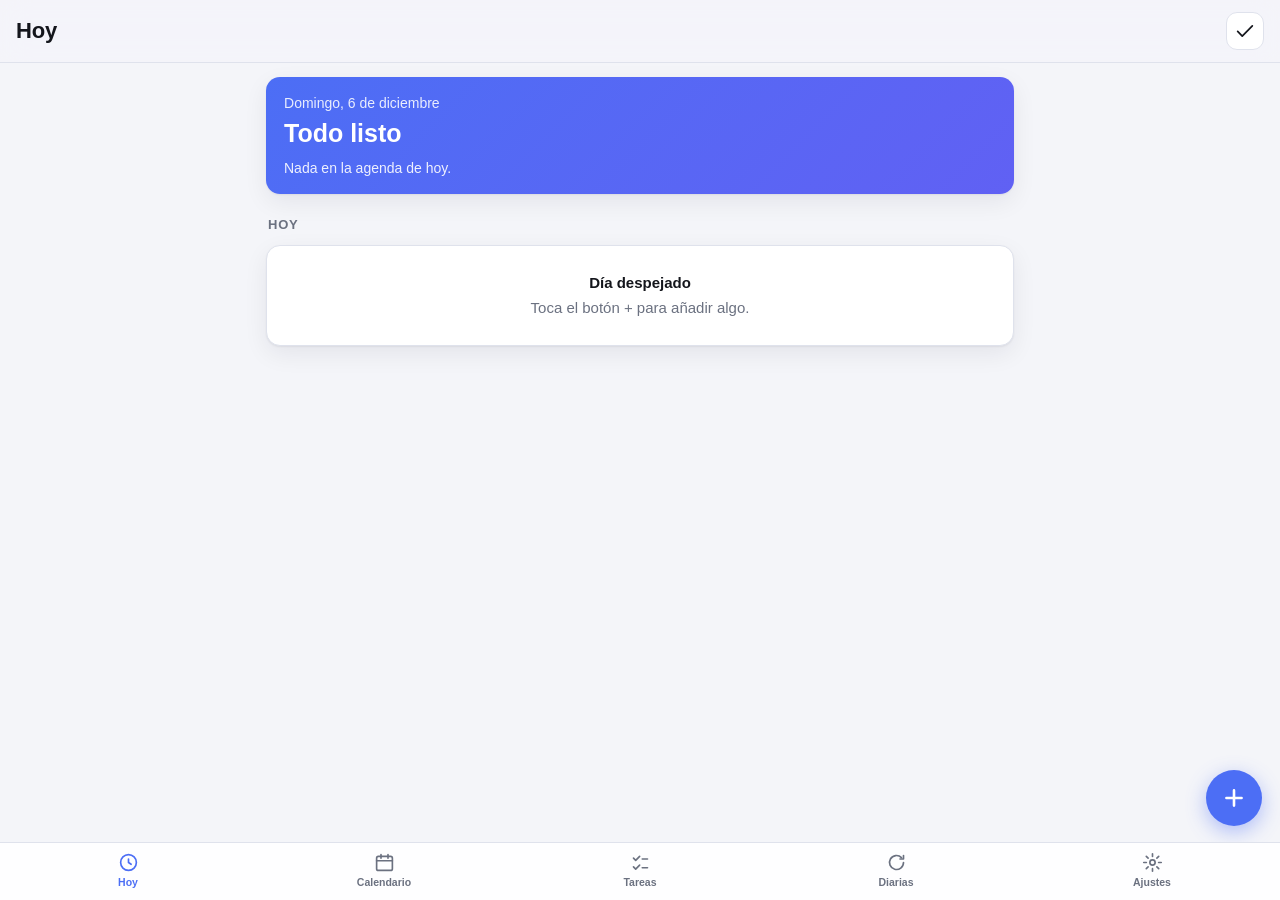
==== commit c71c2dc8: "Seguimiento de las tareas diarias: rachas, porcentajes y mapa de 12 semanas La pestaña ya permitía m" ====
--- a/web/organizador.html
+++ b/web/organizador.html
@@ -719,6 +719,126 @@
   * { animation-duration: .01ms !important; transition-duration: .01ms !important; }
 }
 
+/* ---------- Seguimiento de tareas diarias ---------- */
+
+.tracker {
+  display: block;
+  width: 100%;
+  text-align: left;
+  border: none;
+  border-bottom: 1px solid var(--line);
+  background: transparent;
+  color: inherit;
+  padding: 13px 14px;
+}
+
+.tracker:last-child { border-bottom: none; }
+.tracker:active { background: var(--surface-2); }
+
+.tracker-head { display: flex; align-items: center; gap: 8px; }
+
+.tracker-head .dot { width: 8px; height: 8px; flex: none; }
+
+.tracker-title {
+  flex: 1;
+  font-size: 15px;
+  font-weight: 550;
+  overflow: hidden;
+  text-overflow: ellipsis;
+  white-space: nowrap;
+}
+
+.tracker-rate {
+  font-size: 14px;
+  font-weight: 700;
+  font-variant-numeric: tabular-nums;
+  color: var(--muted);
+}
+
+.tracker-stats {
+  display: flex;
+  flex-wrap: wrap;
+  gap: 12px;
+  margin: 5px 0 8px 16px;
+  font-size: 12.5px;
+  color: var(--muted);
+}
+
+.tracker-stat b { color: var(--text); font-variant-numeric: tabular-nums; }
+
+/* Tira de días y cuadrícula del detalle comparten el mismo cuadradito. */
+
+.heat-strip { display: flex; gap: 3px; }
+
+.heat-labels {
+  margin-top: 3px;
+  font-size: 9px;
+  color: var(--muted);
+}
+
+.heat-labels span { flex: 1; text-align: center; }
+
+.heat-cell {
+  flex: 1;
+  height: 22px;
+  border-radius: 4px;
+  background: var(--surface-2);
+}
+
+.heat-cell.big { width: 15px; height: 15px; flex: none; }
+
+.heat-done { background: var(--ok); }
+.heat-missed { background: color-mix(in srgb, var(--danger) 38%, transparent); }
+.heat-today { background: color-mix(in srgb, var(--accent) 40%, transparent); }
+.heat-future { background: transparent; border: 1px dashed var(--line); }
+
+.heat-grid { display: flex; gap: 3px; padding-bottom: 4px; }
+
+.heat-col { display: flex; flex-direction: column; gap: 3px; }
+
+.heat-daynames {
+  font-size: 9px;
+  color: var(--muted);
+  justify-content: space-between;
+  padding-right: 2px;
+}
+
+.heat-daynames span { height: 15px; line-height: 15px; }
+
+.legend {
+  display: flex;
+  gap: 14px;
+  margin-top: 10px;
+  font-size: 12px;
+  color: var(--muted);
+}
+
+.legend-item { display: inline-flex; align-items: center; gap: 5px; }
+.legend-item .heat-cell { width: 12px; height: 12px; flex: none; }
+
+.stat-grid {
+  display: grid;
+  grid-template-columns: 1fr 1fr;
+}
+
+.stat {
+  padding: 14px;
+  border-bottom: 1px solid var(--line);
+}
+
+.stat:nth-child(odd) { border-right: 1px solid var(--line); }
+.stat:nth-last-child(-n+2) { border-bottom: none; }
+
+.stat-value {
+  font-size: 26px;
+  font-weight: 700;
+  font-variant-numeric: tabular-nums;
+  line-height: 1.1;
+}
+
+.stat-label { font-size: 13px; font-weight: 600; margin-top: 2px; }
+.stat-hint { font-size: 12px; color: var(--muted); }
+
 </style>
 </head>
 <body>
@@ -750,7 +870,7 @@
     </button>
     <button class="tab" data-tab="rutinas" role="tab" aria-selected="false">
       <svg viewBox="0 0 24 24" aria-hidden="true"><path d="M20 12a8 8 0 1 1-2.34-5.66"/><path d="M20 4v4h-4"/></svg>
-      <span>Rutinas</span>
+      <span>Diarias</span>
     </button>
     <button class="tab" data-tab="ajustes" role="tab" aria-selected="false">
       <svg viewBox="0 0 24 24" aria-hidden="true"><circle cx="12" cy="12" r="3"/><path d="M12 2v3M12 19v3M2 12h3M19 12h3M4.9 4.9l2.1 2.1M17 17l2.1 2.1M19.1 4.9L17 7M7 17l-2.1 2.1"/></svg>
@@ -1246,6 +1366,82 @@
   return days;
 }
 
+/* Cuánto historial se recorre como mucho al calcular rachas. */
+const MAX_HISTORY_DAYS = 400;
+
+/**
+ * Seguimiento de una rutina: qué días tocaba, cuáles hiciste y cuáles no.
+ *
+ * Devuelve:
+ *   history    [{ date, key, due, done }] día a día desde que empezó la rutina
+ *   dueTotal   días en los que tocaba
+ *   doneTotal  días que la hiciste
+ *   dueWindow / doneWindow / rate   lo mismo, limitado a los últimos `windowDays`
+ *   current    racha actual (días con tarea seguidos hechos)
+ *   best       la racha más larga que has tenido
+ */
+function routineStats(routine, { now = new Date(), windowDays = 30 } = {}) {
+  const today = startOfDay(now);
+  const todayKey = dateKey(today);
+  const earliest = addDays(today, -MAX_HISTORY_DAYS);
+  const start = routine.startDate ? startOfDay(fromParts(routine.startDate)) : earliest;
+  const from = start > earliest ? start : earliest;
+  const windowStart = addDays(today, -(windowDays - 1));
+
+  const history = [];
+  let dueTotal = 0;
+  let doneTotal = 0;
+  let dueWindow = 0;
+  let doneWindow = 0;
+  let best = 0;
+  let run = 0;
+
+  for (let day = new Date(from); day <= today; day = addDays(day, 1)) {
+    const key = dateKey(day);
+    const due = routineOccursOn(routine, day);
+    const done = isRoutineDone(routine, key);
+    history.push({ date: new Date(day), key, due, done });
+    if (!due) continue;
+
+    dueTotal++;
+    if (done) {
+      doneTotal++;
+      run++;
+      if (run > best) best = run;
+    } else {
+      run = 0;
+    }
+
+    if (day >= windowStart) {
+      dueWindow++;
+      if (done) doneWindow++;
+    }
+  }
+
+  // Racha actual: se cuenta hacia atrás por los días en los que tocaba.
+  // El día de hoy, si aún está pendiente, no rompe la racha: no ha terminado.
+  const dueDays = history.filter((entry) => entry.due);
+  let current = 0;
+  for (let i = dueDays.length - 1; i >= 0; i--) {
+    const entry = dueDays[i];
+    if (entry.done) { current++; continue; }
+    if (i === dueDays.length - 1 && entry.key === todayKey) continue;
+    break;
+  }
+
+  return {
+    history,
+    dueTotal,
+    doneTotal,
+    dueWindow,
+    doneWindow,
+    rate: dueWindow ? Math.round((doneWindow / dueWindow) * 100) : null,
+    current,
+    best,
+    windowDays,
+  };
+}
+
 /** Tareas puntuales sin hacer cuya fecha ya pasó (antes de hoy). */
 function overdueTasks(now = new Date()) {
   const today = startOfDay(now);
@@ -1290,6 +1486,7 @@
     describeRule,
     occurrencesForDay,
     occurrencesForRange,
+    routineStats,
     overdueTasks,
     inboxTasks,
     upcomingAlarms,
@@ -2824,19 +3021,26 @@
 })();
 
 __m["js/views/routines.js"] = (() => {
-const { el } = __m["js/ui.js"];
+const { el, openSheet, sheetHeader, toast, colorVar } = __m["js/ui.js"];
 const { occurrenceRow, listCard, sectionTitle } = __m["js/components.js"];
-const { getState, isRoutineDone } = __m["js/store.js"];
-const { routineOccursOn } = __m["js/agenda.js"];
-const { dateKey, fromParts, addDays, DAY_SHORT, isToday } = __m["js/dates.js"];
+const { getState, isRoutineDone, save, getSettings } = __m["js/store.js"];
+const { routineOccursOn, routineStats, describeRule } = __m["js/agenda.js"];
+const { dateKey, fromParts, addDays, startOfWeek, startOfDay, DAY_SHORT, formatDateLong } = __m["js/dates.js"];
+const { openEditor } = __m["js/editor.js"];
+const HEATMAP_WEEKS = 12;
 function renderRoutines() {
   const root = el('div');
   const routines = getState().routines;
 
   if (!routines.length) {
-    root.append(sectionTitle('Rutinas'));
-    root.append(listCard([], 'Todavía no hay rutinas',
-      'Una rutina es algo que se repite: tomar la medicación, el gimnasio, sacar la basura…'));
+    root.append(sectionTitle('Tareas diarias'));
+    root.append(listCard([], 'Todavía no hay ninguna',
+      'Son las cosas que repites: la medicación, el gimnasio, sacar la basura…'));
+    root.append(el('button', {
+      class: 'btn', type: 'button', text: '+ Escribir mi lista de una vez',
+      style: { marginTop: '12px' },
+      onClick: openBulkAdd,
+    }));
     return root;
   }
 
@@ -2845,21 +3049,34 @@
   const active = routines.filter((r) => routineOccursOn(r, today));
   const rest = routines.filter((r) => !routineOccursOn(r, today));
 
+  /* --- La lista de hoy, para ir marcando --- */
   if (active.length) {
-    const doneCount = active.filter((r) => isRoutineDone(r, key)).length;
-    root.append(sectionTitle(`Hoy · ${doneCount}/${active.length}`));
+    const done = active.filter((r) => isRoutineDone(r, key)).length;
+    root.append(sectionTitle(`Hoy · ${done}/${active.length}`, progressPill(done, active.length)));
     root.append(listCard(active.map((r) => routineRow(r, today)), ''));
-  }
-
-  root.append(sectionTitle('Racha de los últimos 14 días'));
-  root.append(el('div', { class: 'card' }, routines.map((r) => streakRow(r, today))));
+  } else {
+    root.append(sectionTitle('Hoy'));
+    root.append(listCard([], 'Hoy no toca ninguna', 'Descansa.'));
+  }
+
+  /* --- Seguimiento --- */
+  root.append(sectionTitle('Seguimiento', el('button', {
+    class: 'link-btn', type: 'button', text: '+ Añadir varias',
+    onClick: openBulkAdd,
+  })));
+  root.append(el('div', { class: 'card' }, routines.map(trackerRow)));
 
   if (rest.length) {
     root.append(sectionTitle('Hoy no tocan'));
-    root.append(listCard(rest.map((r) => routineRow(r, today, { inactive: true })), ''));
+    root.append(listCard(rest.map((r) => routineRow(r, today)), ''));
   }
 
   return root;
+}
+
+function progressPill(done, total) {
+  const pct = total ? Math.round((done / total) * 100) : 0;
+  return el('span', { class: 'chip', style: { color: pct === 100 ? 'var(--ok)' : 'var(--muted)' }, text: `${pct}%` });
 }
 
 function routineRow(routine, date) {
@@ -2878,46 +3095,220 @@
   });
 }
 
-/** Cuadrícula de 14 días: verde si se hizo, hueco si tocaba y no se hizo. */
-function streakRow(routine, today) {
-  const cells = el('div', { style: { display: 'flex', gap: '3px', marginTop: '6px' } });
+/* ---------- Fila de seguimiento ---------- */
+
+function trackerRow(routine) {
+  const stats = routineStats(routine);
+  const today = startOfDay(new Date());
+
+  const cells = el('div', { class: 'heat-strip' });
   for (let i = 13; i >= 0; i--) {
     const day = addDays(today, -i);
-    const key = dateKey(day);
-    const due = routineOccursOn(routine, day);
-    const done = isRoutineDone(routine, key);
-    let background = 'var(--surface-2)';
-    if (due && done) background = 'var(--ok)';
-    else if (due && !done && !isToday(day)) background = 'color-mix(in srgb, var(--danger) 35%, transparent)';
-    else if (due) background = 'color-mix(in srgb, var(--accent) 30%, transparent)';
-    cells.append(el('div', {
-      title: `${key}${due ? (done ? ' · hecho' : ' · pendiente') : ' · no tocaba'}`,
-      style: { flex: '1', height: '22px', borderRadius: '4px', background },
-    }));
-  }
-
-  const labels = el('div', { style: { display: 'flex', gap: '3px', marginTop: '3px' } });
+    cells.append(dayCell(routine, day, stats));
+  }
+
+  const labels = el('div', { class: 'heat-strip heat-labels' });
   for (let i = 13; i >= 0; i--) {
     const day = addDays(today, -i);
-    labels.append(el('div', {
-      style: { flex: '1', textAlign: 'center', fontSize: '9px', color: 'var(--muted)' },
-      text: DAY_SHORT[day.getDay()],
-    }));
-  }
-
-  const total = countDone(routine);
-  return el('div', { style: { padding: '12px 14px', borderBottom: '1px solid var(--line)' } }, [
-    el('div', { style: { display: 'flex', justifyContent: 'space-between', gap: '10px' } }, [
-      el('div', { style: { fontWeight: '550', fontSize: '15px' }, text: routine.title }),
-      el('div', { style: { fontSize: '13px', color: 'var(--muted)' }, text: `${total} veces` }),
+    labels.append(el('span', { text: DAY_SHORT[day.getDay()] }));
+  }
+
+  return el('button', {
+    class: 'tracker',
+    type: 'button',
+    onClick: () => openDetail(routine),
+  }, [
+    el('div', { class: 'tracker-head' }, [
+      el('span', { class: 'dot', style: { '--dot': colorVar(routine.color) } }),
+      el('span', { class: 'tracker-title', text: routine.title }),
+      el('span', { class: 'tracker-rate', text: stats.rate === null ? '—' : `${stats.rate}%` }),
+    ]),
+    el('div', { class: 'tracker-stats' }, [
+      stat('Racha', stats.current, stats.current >= 3 ? 'var(--ok)' : null),
+      stat('Mejor', stats.best),
+      stat('Hechas', `${stats.doneTotal}/${stats.dueTotal}`),
     ]),
     cells,
     labels,
   ]);
 }
 
-function countDone(routine) {
-  return Object.keys(routine.completions || {}).length;
+function stat(label, value, color) {
+  return el('span', { class: 'tracker-stat' }, [
+    el('b', { text: String(value), style: color ? { color } : {} }),
+    ' ' + label.toLowerCase(),
+  ]);
+}
+
+/** Un cuadradito del mapa: verde hecho, rojo perdido, hueco si no tocaba. */
+function dayCell(routine, day, stats, { big = false } = {}) {
+  const key = dateKey(day);
+  const entry = stats.history.find((h) => h.key === key);
+  const due = entry ? entry.due : routineOccursOn(routine, day);
+  const done = entry ? entry.done : isRoutineDone(routine, key);
+  const isToday = key === dateKey(new Date());
+  const future = day > startOfDay(new Date());
+
+  let state = 'none';
+  if (future) state = 'future';
+  else if (due && done) state = 'done';
+  else if (due && isToday) state = 'today';
+  else if (due) state = 'missed';
+
+  return el('span', {
+    class: `heat-cell heat-${state}` + (big ? ' big' : ''),
+    title: `${key} · ${due ? (done ? 'hecho' : 'sin hacer') : 'no tocaba'}`,
+  });
+}
+
+/* ---------- Detalle: historial completo ---------- */
+
+function openDetail(routine) {
+  const stats = routineStats(routine, { windowDays: 30 });
+  const today = startOfDay(new Date());
+  const weekStart = getSettings().startOfWeek;
+
+  openSheet((sheet, close) => {
+    sheet.append(sheetHeader(routine.title, {
+      onCancel: close,
+      onSave: () => { close(); openEditor('routine', routine); },
+      saveLabel: 'Editar',
+    }));
+
+    sheet.append(el('p', { class: 'hint-text', style: { margin: '0 0 14px' }, text: describeRule(routine.rule) }));
+
+    sheet.append(el('div', { class: 'card stat-grid' }, [
+      bigStat('Racha actual', stats.current, 'días seguidos'),
+      bigStat('Mejor racha', stats.best, 'días seguidos'),
+      bigStat('Últimos 30 días', stats.rate === null ? '—' : stats.rate + '%', `${stats.doneWindow} de ${stats.dueWindow}`),
+      bigStat('Desde el principio', `${stats.doneTotal}/${stats.dueTotal}`, 'días hechos'),
+    ]));
+
+    /* Mapa de las últimas 12 semanas */
+    sheet.append(el('div', { class: 'section-title', style: { marginTop: '20px' } }, [
+      el('span', { text: `Últimas ${HEATMAP_WEEKS} semanas` }),
+    ]));
+
+    const grid = el('div', { class: 'heat-grid' });
+    const first = startOfWeek(addDays(today, -7 * (HEATMAP_WEEKS - 1)), weekStart);
+
+    const rowLabels = el('div', { class: 'heat-col heat-daynames' });
+    for (let i = 0; i < 7; i++) rowLabels.append(el('span', { text: DAY_SHORT[(weekStart + i) % 7] }));
+    grid.append(rowLabels);
+
+    for (let w = 0; w < HEATMAP_WEEKS; w++) {
+      const col = el('div', { class: 'heat-col' });
+      for (let d = 0; d < 7; d++) {
+        col.append(dayCell(routine, addDays(first, w * 7 + d), stats, { big: true }));
+      }
+      grid.append(col);
+    }
+    sheet.append(el('div', { style: { overflowX: 'auto' } }, [grid]));
+
+    sheet.append(el('div', { class: 'legend' }, [
+      legendItem('done', 'hecho'),
+      legendItem('missed', 'sin hacer'),
+      legendItem('none', 'no tocaba'),
+    ]));
+
+    /* Días perdidos recientes, para saber dónde flojeas */
+    const missed = stats.history
+      .filter((h) => h.due && !h.done && h.key !== dateKey(today))
+      .slice(-6)
+      .reverse();
+
+    if (missed.length) {
+      sheet.append(el('div', { class: 'section-title', style: { marginTop: '20px' } }, [
+        el('span', { text: 'Últimos días que se te pasó' }),
+      ]));
+      sheet.append(el('div', { class: 'card' }, missed.map((entry) => el('div', {
+        class: 'row',
+        style: { padding: '10px 14px' },
+      }, [
+        el('div', { class: 'row-main' }, [
+          el('div', { class: 'row-title', style: { fontSize: '14px' }, text: formatDateLong(entry.date) }),
+        ]),
+        el('button', {
+          class: 'link-btn',
+          type: 'button',
+          text: 'Marcar',
+          onClick: (e) => {
+            e.stopPropagation();
+            routine.completions = routine.completions || {};
+            routine.completions[entry.key] = new Date().toISOString();
+            save(routine);
+            close();
+            toast('Marcado');
+          },
+        }),
+      ]))));
+    }
+  });
+}
+
+function bigStat(label, value, hint) {
+  return el('div', { class: 'stat' }, [
+    el('div', { class: 'stat-value', text: String(value) }),
+    el('div', { class: 'stat-label', text: label }),
+    el('div', { class: 'stat-hint', text: hint }),
+  ]);
+}
+
+function legendItem(state, label) {
+  return el('span', { class: 'legend-item' }, [
+    el('span', { class: `heat-cell heat-${state}` }),
+    label,
+  ]);
+}
+
+/* ---------- Escribir la lista entera de golpe ---------- */
+
+function openBulkAdd() {
+  openSheet((sheet, close) => {
+    let text = '';
+    let time = '';
+
+    const commit = () => {
+      const titles = text.split('\n').map((line) => line.trim()).filter(Boolean);
+      if (!titles.length) { toast('Escribe al menos una', 'error'); return; }
+      const colors = ['violet', 'teal', 'orange', 'pink', 'blue', 'green'];
+      titles.forEach((title, i) => {
+        save({
+          type: 'routine',
+          title,
+          notes: '',
+          time,
+          rule: { freq: 'daily', interval: 1, byDay: [], byMonthDay: [] },
+          startDate: dateKey(new Date()),
+          endDate: '',
+          alarms: time ? [...getSettings().defaultAlarms] : [],
+          completions: {},
+          color: colors[i % colors.length],
+        });
+      });
+      close();
+      toast(`${titles.length} tarea(s) diaria(s) añadida(s)`);
+    };
+
+    sheet.append(
+      sheetHeader('Mi lista diaria', { onSave: commit, saveLabel: 'Crear' }),
+      el('p', { class: 'hint-text', style: { margin: '0 0 12px' },
+        text: 'Una por línea. Se crean como tareas de todos los días; luego puedes cambiar cualquiera para que sea solo algunos días.' }),
+      el('div', { class: 'field' }, [
+        el('textarea', {
+          placeholder: 'Tomar la medicación\nHacer la cama\nBeber 2 L de agua\nLeer 20 minutos',
+          style: { minHeight: '150px' },
+          autocapitalize: 'sentences',
+          onInput: (e) => { text = e.target.value; },
+        }),
+      ]),
+      el('div', { class: 'field' }, [
+        el('label', { text: 'Hora (opcional, para que suene la alarma)' }),
+        el('input', { type: 'time', onChange: (e) => { time = e.target.value; } }),
+      ]),
+      el('button', { class: 'btn', type: 'button', text: 'Crear', onClick: commit })
+    );
+  });
 }
 
   return {
@@ -3146,7 +3537,7 @@
   hoy: { title: 'Hoy', render: renderToday, actions: todayActions, newType: 'task' },
   calendario: { title: 'Calendario', render: renderCalendar, newType: 'event' },
   tareas: { title: 'Tareas', render: renderTasks, newType: 'task' },
-  rutinas: { title: 'Rutinas', render: renderRoutines, newType: 'routine' },
+  rutinas: { title: 'Tareas diarias', render: renderRoutines, newType: 'routine' },
   ajustes: { title: 'Ajustes', render: renderSettings, newType: 'task' },
 };
 
